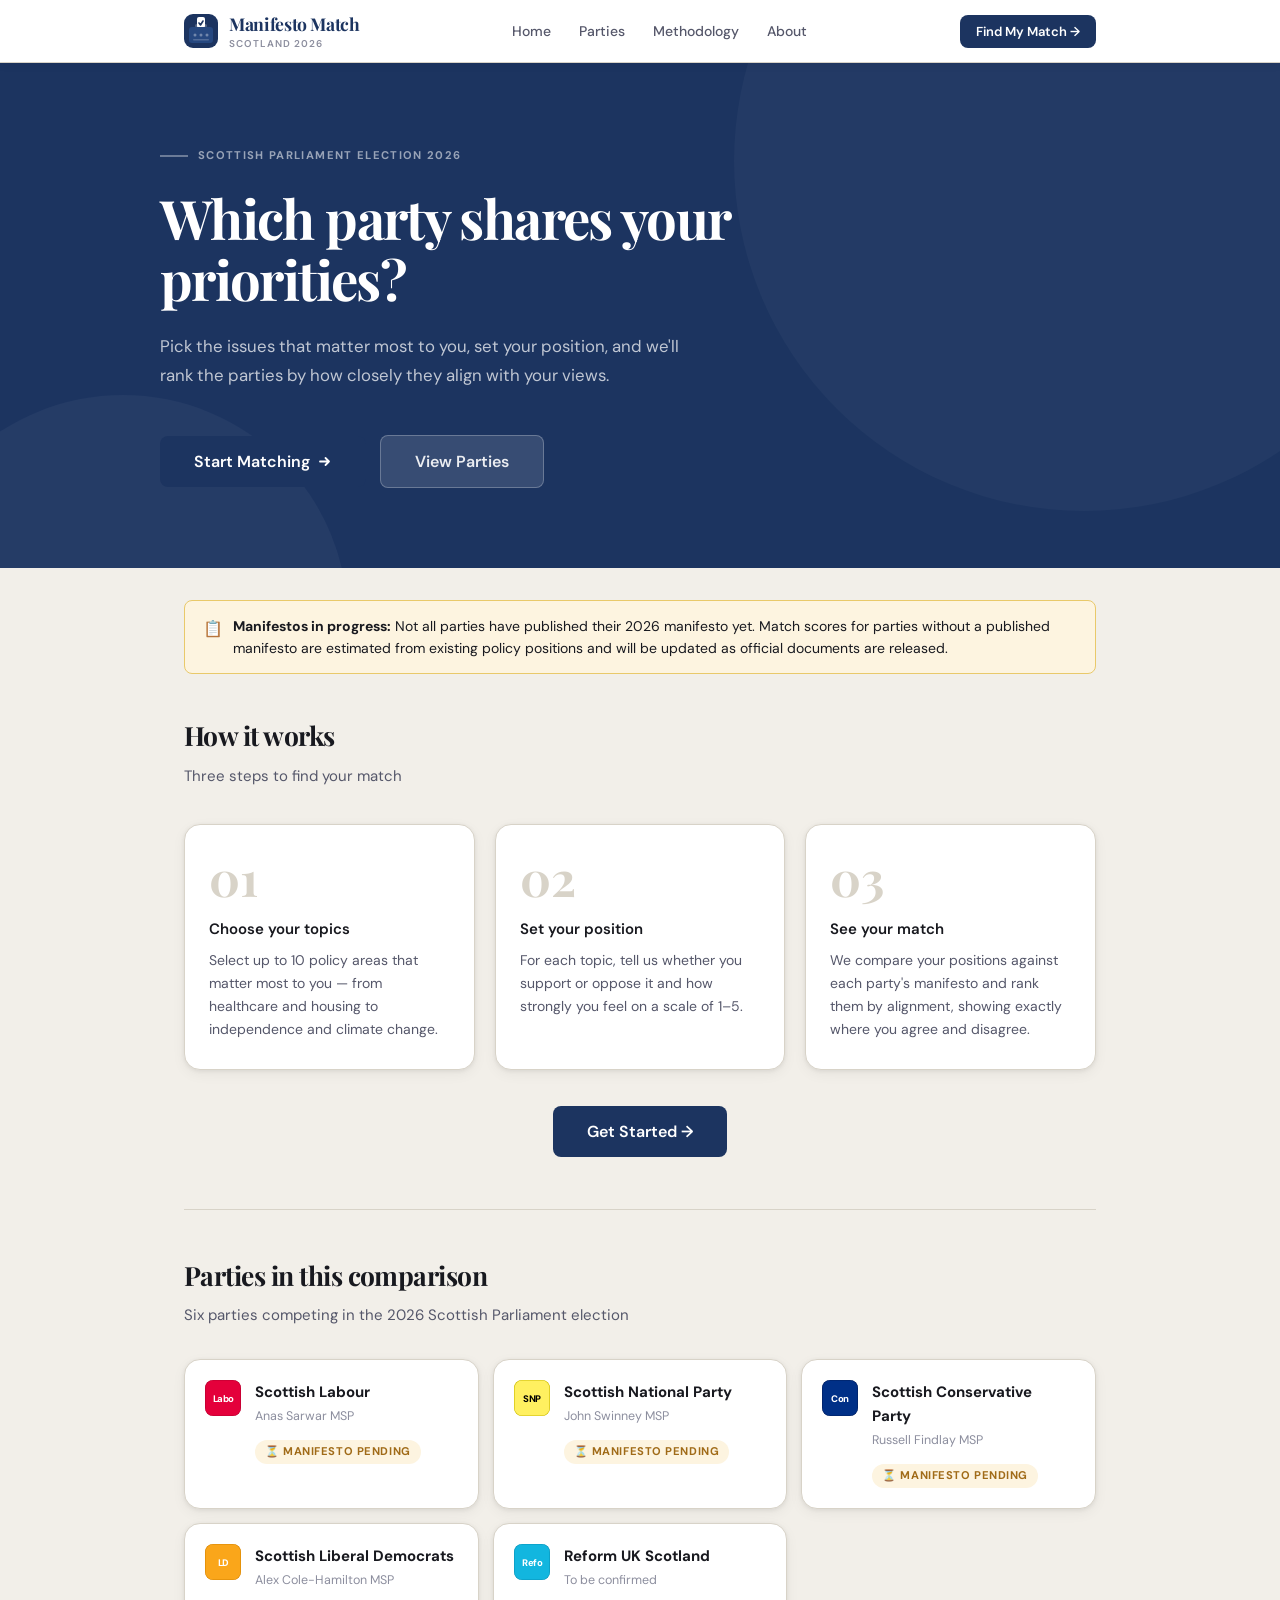
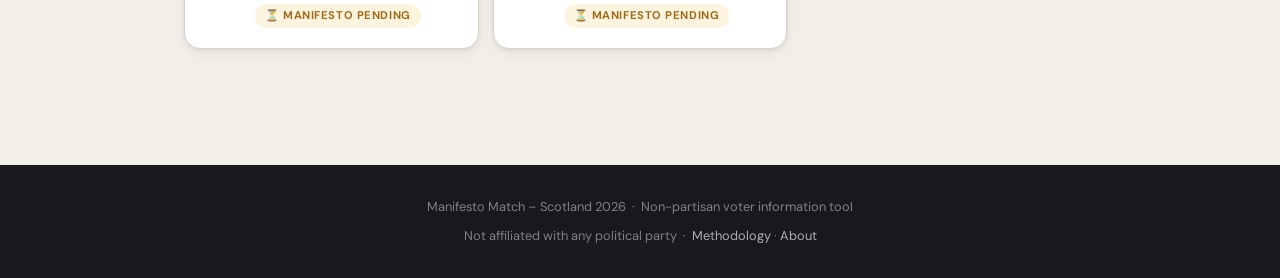
==== index.html @ 7168c150 "Add files via upload" ====
<!DOCTYPE html>
<html lang="en">
<head>
<meta charset="UTF-8">
<meta name="viewport" content="width=device-width, initial-scale=1.0">
<title>Manifesto Match – Scotland 2026</title>
<link rel="preconnect" href="https://fonts.googleapis.com">
<link href="https://fonts.googleapis.com/css2?family=Playfair+Display:ital,wght@0,500;0,700;1,500&family=DM+Sans:wght@300;400;500;600&display=swap" rel="stylesheet">
<style>
/* =====================================================
   MANIFESTO MATCH — Scotland 2026
   Party-neutral civic design system
   ===================================================== */

:root {
  --bg:           #F2EFE9;
  --bg-subtle:    #E9E5DC;
  --surface:      #FFFFFF;
  --surface-2:    #FAFAF7;
  --border:       #D8D3C8;
  --border-light: #EBE7DF;
  --text:         #18191F;
  --text-2:       #55576A;
  --text-muted:   #8C8E9E;

  --accent:       #1C3460;
  --accent-2:     #264880;
  --accent-light: #EAF0FA;
  --accent-text:  #FFFFFF;

  --ok-bg:   #EAF5EE; --ok:   #276B47;
  --warn-bg: #FDF4E0; --warn: #A06B18;
  --err-bg:  #FDE9E8; --err:  #B8302A;

  --font-d: 'Playfair Display', Georgia, serif;
  --font-b: 'DM Sans', system-ui, sans-serif;

  --r:   8px;
  --r2:  16px;
  --sh:  0 1px 4px rgba(0,0,0,.07), 0 4px 14px rgba(0,0,0,.05);
  --sh2: 0 4px 16px rgba(0,0,0,.1),  0 8px 28px rgba(0,0,0,.07);

  --mw: 960px;
}
*, *::before, *::after { box-sizing: border-box; margin: 0; padding: 0; }

body {
  font-family: var(--font-b);
  background: var(--bg);
  color: var(--text);
  line-height: 1.6;
  min-height: 100vh;
}

/* ─── NAV ─────────────────────────────── */
.nav {
  position: sticky; top: 0; z-index: 200;
  background: var(--surface);
  border-bottom: 1px solid var(--border);
  box-shadow: 0 1px 10px rgba(0,0,0,.07);
}
.nav-inner {
  max-width: var(--mw); margin: 0 auto;
  padding: 0 24px; height: 62px;
  display: flex; align-items: center; justify-content: space-between;
}
.nav-brand {
  display: flex; align-items: center; gap: 11px;
  cursor: pointer; user-select: none;
}
.nav-brand-text { font-family: var(--font-d); font-size: 1.1rem; font-weight: 700; color: var(--accent); letter-spacing: -.02em; }
.nav-brand-sub  { font-size: .62rem; font-weight: 600; color: var(--text-muted); letter-spacing: .1em; text-transform: uppercase; display: block; margin-top: -2px; }
.nav-links      { display: flex; gap: 2px; list-style: none; }
.nav-links button {
  background: none; border: none; cursor: pointer;
  font-family: var(--font-b); font-size: .875rem; font-weight: 500;
  color: var(--text-2); padding: 7px 13px; border-radius: 6px;
  transition: all .15s;
}
.nav-links button:hover, .nav-links button.active { color: var(--accent); background: var(--accent-light); }

/* ─── BUTTONS ─────────────────────────── */
.btn {
  display: inline-flex; align-items: center; gap: 7px;
  padding: 12px 26px; border-radius: var(--r);
  font-family: var(--font-b); font-size: .9375rem; font-weight: 600;
  cursor: pointer; border: none; transition: all .2s; text-decoration: none; white-space: nowrap;
}
.btn-primary { background: var(--accent); color: var(--accent-text); }
.btn-primary:hover { background: var(--accent-2); transform: translateY(-1px); box-shadow: 0 4px 18px rgba(28,52,96,.35); }
.btn-ghost   { background: rgba(255,255,255,.12); color: rgba(255,255,255,.9); border: 1.5px solid rgba(255,255,255,.25); }
.btn-ghost:hover { background: rgba(255,255,255,.22); color: #fff; }
.btn-outline { background: transparent; color: var(--accent); border: 1.5px solid var(--accent); }
.btn-outline:hover { background: var(--accent-light); }
.btn-sm { padding: 8px 16px; font-size: .8125rem; }
.btn-lg { padding: 15px 34px; font-size: 1rem; }
.btn:disabled { opacity: .4; cursor: not-allowed; pointer-events: none; }

/* ─── LAYOUT ──────────────────────────── */
.container { max-width: var(--mw); margin: 0 auto; padding: 0 24px; }
.section    { padding: 52px 0; }

.page { display: none; }
.page.active { display: block; animation: fadeUp .3s ease; }
@keyframes fadeUp { from { opacity:0; transform:translateY(10px); } to { opacity:1; transform:translateY(0); } }

/* ─── HERO ────────────────────────────── */
.hero {
  background: var(--accent);
  padding: 84px 24px 80px;
  position: relative; overflow: hidden;
}
.hero::before, .hero::after {
  content: ''; position: absolute; border-radius: 50%; pointer-events: none;
}
.hero::before { width: 700px; height: 700px; top: -50%; right: -12%; background: rgba(255,255,255,.03); }
.hero::after  { width: 450px; height: 450px; bottom: -55%; left: -8%;  background: rgba(255,255,255,.04); }
.hero-inner { max-width: var(--mw); margin: 0 auto; position: relative; z-index: 1; }
.hero-eye {
  font-size: .7rem; font-weight: 700; letter-spacing: .12em; text-transform: uppercase;
  color: rgba(255,255,255,.55); margin-bottom: 22px; display: flex; align-items: center; gap: 10px;
}
.hero-eye::before { content:''; display: inline-block; width: 28px; height: 2px; background: rgba(255,255,255,.35); }
.hero h1 {
  font-family: var(--font-d); font-size: clamp(2rem,5vw,3.4rem); font-weight: 700;
  color: #fff; line-height: 1.13; letter-spacing: -.03em; max-width: 580px; margin-bottom: 22px;
}
.hero-sub { font-size: 1.05rem; color: rgba(255,255,255,.72); max-width: 520px; margin-bottom: 44px; line-height: 1.75; }
.hero-ctas { display: flex; align-items: center; gap: 14px; flex-wrap: wrap; }

/* ─── CARDS ───────────────────────────── */
.card { background: var(--surface); border-radius: var(--r2); border: 1px solid var(--border); box-shadow: var(--sh); }
.card-head { padding: 22px 28px 18px; border-bottom: 1px solid var(--border-light); }
.card-body { padding: 24px 28px; }

/* ─── BADGES ──────────────────────────── */
.badge {
  display: inline-flex; align-items: center; gap: 5px;
  font-size: .7rem; font-weight: 700; letter-spacing: .05em; text-transform: uppercase;
  padding: 3px 10px; border-radius: 99px;
}
.badge-pending   { background: var(--warn-bg); color: var(--warn); }
.badge-published { background: var(--ok-bg);   color: var(--ok);   }

/* ─── INFO BANNERS ────────────────────── */
.banner {
  border-radius: var(--r); padding: 14px 18px;
  font-size: .875rem; display: flex; gap: 10px; align-items: flex-start;
}
.banner-warn { background: var(--warn-bg); border: 1px solid #E9C96A; }
.banner-info { background: var(--accent-light); border: 1px solid #C8D9F3; }
.banner-icon { font-size: 1rem; flex-shrink: 0; margin-top: 1px; }

/* ─── HOW STEPS ───────────────────────── */
.how-grid { display: grid; grid-template-columns: repeat(3,1fr); gap: 20px; margin: 36px 0; }
.how-card { background: var(--surface); border-radius: var(--r2); padding: 28px 24px; border: 1px solid var(--border); box-shadow: var(--sh); }
.how-num  { font-family: var(--font-d); font-size: 3rem; font-weight: 700; color: var(--border); line-height: 1; margin-bottom: 16px; }
.how-card h3 { font-weight: 600; margin-bottom: 8px; font-size: .9375rem; }
.how-card p  { font-size: .875rem; color: var(--text-2); line-height: 1.65; }

/* ─── STEP INDICATOR ─────────────────── */
.stepper { display: flex; margin-bottom: 36px; padding-top: 36px; }
.step-item { flex: 1; text-align: center; position: relative; }
.step-item::after {
  content:''; position: absolute; top: 17px; left: 50%; width: 100%; height: 2px;
  background: var(--border); z-index: 0;
}
.step-item:last-child::after { display: none; }
.step-circle {
  width: 34px; height: 34px; border-radius: 50%;
  display: flex; align-items: center; justify-content: center;
  margin: 0 auto 8px; font-size: .8rem; font-weight: 700;
  position: relative; z-index: 1;
  border: 2px solid var(--border); background: var(--surface); color: var(--text-muted);
  transition: all .3s;
}
.step-item.active .step-circle { background: var(--accent); border-color: var(--accent); color: #fff; }
.step-item.done   .step-circle { background: var(--ok);     border-color: var(--ok);     color: #fff; }
.step-label { font-size: .72rem; font-weight: 500; color: var(--text-muted); }
.step-item.active .step-label { color: var(--accent); font-weight: 600; }

/* ─── SELECTION COUNTER ──────────────── */
.sel-counter {
  display: flex; align-items: center; justify-content: space-between;
  background: var(--surface); border-radius: var(--r); padding: 13px 20px;
  border: 1px solid var(--border); margin-bottom: 20px;
  position: sticky; top: 74px; z-index: 100; box-shadow: var(--sh);
}
.sel-count { font-family: var(--font-d); font-size: 1.3rem; font-weight: 700; color: var(--accent); }

/* ─── PRIORITY GRID ──────────────────── */
.pri-grid { display: grid; grid-template-columns: repeat(auto-fill, minmax(252px,1fr)); gap: 11px; margin-bottom: 28px; }
.pri-card {
  border: 2px solid var(--border-light); border-radius: var(--r);
  padding: 16px; cursor: pointer; transition: all .18s; background: var(--surface);
  position: relative;
}
.pri-card:hover  { border-color: var(--accent); box-shadow: 0 0 0 3px var(--accent-light); }
.pri-card.picked { border-color: var(--accent); background: var(--accent-light); }
.pri-card.picked .pri-icon { background: var(--accent); }
.pri-card.picked .pri-name { color: var(--accent); }
.pri-tick {
  position: absolute; top: 11px; right: 11px;
  width: 20px; height: 20px; border-radius: 50%;
  border: 2px solid var(--border); display: flex; align-items: center; justify-content: center;
  background: var(--surface); transition: all .2s;
}
.pri-card.picked .pri-tick { background: var(--accent); border-color: var(--accent); }
.pri-icon { width: 38px; height: 38px; border-radius: 9px; background: var(--bg-subtle); display: flex; align-items: center; justify-content: center; font-size: 1.2rem; margin-bottom: 9px; transition: background .2s; }
.pri-name { font-weight: 600; font-size: .875rem; margin-bottom: 3px; }
.pri-desc { font-size: .755rem; color: var(--text-2); line-height: 1.4; }

/* ─── POSITION SETTERS ───────────────── */
.pos-row { padding: 20px 0; border-bottom: 1px solid var(--border-light); }
.pos-row:last-child { border-bottom: none; }
.pos-title { font-weight: 600; font-size: .9375rem; margin-bottom: 12px; display: flex; align-items: center; gap: 9px; }
.dir-btns  { display: flex; gap: 8px; margin-bottom: 12px; }
.dir-btn {
  flex: 1; padding: 10px; border-radius: var(--r); border: 2px solid var(--border);
  background: var(--surface); cursor: pointer; font-family: var(--font-b);
  font-size: .8rem; font-weight: 600; text-align: center; transition: all .18s; color: var(--text-2);
}
.dir-btn:hover    { border-color: var(--accent); color: var(--accent); }
.dir-btn.d-sup    { background: var(--ok-bg);   border-color: var(--ok);   color: var(--ok);   }
.dir-btn.d-neut   { background: var(--bg-subtle); border-color: var(--text-muted); color: var(--text-2); }
.dir-btn.d-opp    { background: var(--err-bg);  border-color: var(--err);  color: var(--err);  }
.str-row   { display: flex; align-items: center; gap: 10px; }
.str-label { font-size: .72rem; color: var(--text-muted); white-space: nowrap; }
.str-dots  { display: flex; gap: 5px; }
.str-dot {
  width: 28px; height: 28px; border-radius: 50%;
  border: 2px solid var(--border); background: var(--surface);
  cursor: pointer; font-size: .72rem; font-weight: 700; color: var(--text-muted);
  display: flex; align-items: center; justify-content: center; transition: all .15s;
}
.str-dot:hover  { border-color: var(--accent); color: var(--accent); }
.str-dot.active { background: var(--accent); border-color: var(--accent); color: #fff; }

/* ─── RESULTS ─────────────────────────── */
.res-head { text-align: center; padding: 44px 0 32px; }
.res-card {
  background: var(--surface); border-radius: var(--r2);
  border: 1px solid var(--border); margin-bottom: 14px;
  overflow: hidden; box-shadow: var(--sh); transition: box-shadow .2s;
}
.res-card:hover { box-shadow: var(--sh2); }
.res-card.gold  { border-color: #C9A820; box-shadow: 0 2px 14px rgba(201,168,32,.15); }
.res-top {
  padding: 20px 24px; display: flex; align-items: center; gap: 16px;
}
.res-rank  { font-family: var(--font-d); font-size: 2rem; font-weight: 700; color: var(--text-muted); min-width: 44px; text-align: center; }
.res-card.gold  .res-rank  { color: #C9A820; }
.res-card.silver .res-rank { color: #888; }
.res-card.bronze .res-rank { color: #B8772A; }
.res-party { flex: 1; }
.res-name  { font-weight: 700; font-size: 1rem; display: flex; align-items: center; gap: 8px; flex-wrap: wrap; }
.res-lead  { font-size: .78rem; color: var(--text-muted); margin-top: 2px; }
.res-score-box { text-align: right; }
.res-score { font-family: var(--font-d); font-size: 2.1rem; font-weight: 700; color: var(--accent); line-height: 1; }
.res-score-lbl { font-size: .68rem; text-transform: uppercase; letter-spacing: .07em; color: var(--text-muted); }
.res-bar  { height: 5px; background: var(--bg-subtle); }
.res-fill { height: 100%; background: var(--accent); transition: width .9s cubic-bezier(.4,0,.2,1); }
.res-card.gold .res-fill { background: linear-gradient(90deg, #1C3460, #2E5BAA); }
.expand-btn {
  background: none; border: none; border-top: 1px solid var(--border-light);
  font-family: var(--font-b); font-size: .8125rem; font-weight: 600;
  color: var(--accent); cursor: pointer; padding: 11px 24px;
  display: block; width: 100%; text-align: left; transition: background .15s;
}
.expand-btn:hover { background: var(--accent-light); }
.res-detail { padding: 16px 24px 22px; border-top: 1px solid var(--border-light); display: none; }
.res-detail.open { display: block; }
.detail-section-title { font-size: .72rem; font-weight: 800; text-transform: uppercase; letter-spacing: .08em; margin-bottom: 10px; }
.detail-row { display: flex; align-items: center; gap: 10px; font-size: .875rem; margin-bottom: 7px; }
.detail-row .dr-name { flex: 1; font-weight: 500; }
.detail-row .dr-meta { font-size: .72rem; color: var(--text-muted); }

/* ─── PARTY TABLE ─────────────────────── */
.pty-table { width: 100%; border-collapse: collapse; background: var(--surface); border-radius: var(--r2); overflow: hidden; box-shadow: var(--sh); border: 1px solid var(--border); }
.pty-table th { padding: 13px 20px; text-align: left; font-size: .7rem; font-weight: 800; text-transform: uppercase; letter-spacing: .08em; color: var(--text-muted); background: var(--surface-2); border-bottom: 1px solid var(--border); }
.pty-table td { padding: 15px 20px; border-bottom: 1px solid var(--border-light); font-size: .875rem; vertical-align: middle; }
.pty-table tr:last-child td { border-bottom: none; }
.pty-table tbody tr:hover td { background: var(--bg-subtle); }

/* ─── METHODOLOGY ─────────────────────── */
.meth-card { background: var(--surface); border-radius: var(--r2); padding: 28px; border: 1px solid var(--border); margin-bottom: 14px; }
.meth-card h3 { font-family: var(--font-d); font-size: 1.1rem; margin-bottom: 10px; }
.meth-card p  { font-size: .9rem; color: var(--text-2); line-height: 1.75; }
.formula {
  font-family: 'Courier New', monospace; background: var(--bg-subtle);
  border: 1px solid var(--border); border-radius: var(--r);
  padding: 16px 20px; font-size: .85rem; margin: 13px 0; line-height: 2.1;
  white-space: pre-wrap;
}

/* ─── SECTION HEADER ─────────────────── */
.sh   { font-family: var(--font-d); font-size: 1.65rem; font-weight: 700; letter-spacing: -.02em; margin-bottom: 7px; }
.sh-s { font-size: .9375rem; color: var(--text-2); margin-bottom: 32px; }

/* ─── FOOTER ──────────────────────────── */
footer { background: var(--text); color: rgba(255,255,255,.45); padding: 32px 24px; margin-top: 64px; font-size: .8rem; text-align: center; }
footer button { background: none; border: none; color: rgba(255,255,255,.65); cursor: pointer; font-family: var(--font-b); font-size: .8rem; }
footer button:hover { color: #fff; }

/* ─── UTIL ────────────────────────────── */
.tc  { text-align: center; }
.mt4 { margin-top: 16px; }
.mt8 { margin-top: 32px; }
.mb4 { margin-bottom: 16px; }
.mb8 { margin-bottom: 32px; }

@media (max-width: 640px) {
  .how-grid { grid-template-columns: 1fr; }
  .pri-grid  { grid-template-columns: 1fr 1fr; }
  .nav-links, .btn-ghost { display: none; }
  .hero h1   { font-size: 1.8rem; }
  .res-score { font-size: 1.6rem; }
}
</style>
</head>
<body>

<!-- ════════════════ NAV ════════════════ -->
<nav class="nav">
  <div class="nav-inner">
    <div class="nav-brand" onclick="goPage('home')">
      <!-- Site Logo -->
      <svg width="34" height="34" viewBox="0 0 34 34" fill="none" xmlns="http://www.w3.org/2000/svg">
        <rect width="34" height="34" rx="9" fill="#1C3460"/>
        <!-- Ballot slot -->
        <rect x="11" y="10" width="12" height="3.5" rx="1.75" fill="rgba(255,255,255,.25)"/>
        <!-- Paper -->
        <rect x="13" y="3" width="8" height="11" rx="2" fill="#FFFFFF"/>
        <!-- Checkmark on paper -->
        <path d="M15 9L16.5 11L19 7" stroke="#1C3460" stroke-width="1.6" stroke-linecap="round" stroke-linejoin="round"/>
        <!-- Box base -->
        <rect x="5" y="13" width="24" height="16" rx="3" fill="#264880"/>
        <!-- Three dots on box suggesting balance -->
        <circle cx="11" cy="21" r="1.5" fill="rgba(255,255,255,.35)"/>
        <circle cx="17" cy="21" r="1.5" fill="rgba(255,255,255,.35)"/>
        <circle cx="23" cy="21" r="1.5" fill="rgba(255,255,255,.35)"/>
        <!-- Scotland-ish detail: subtle horizontal line -->
        <rect x="9" y="25" width="16" height="1.5" rx=".75" fill="rgba(255,255,255,.2)"/>
      </svg>
      <div>
        <span class="nav-brand-text">Manifesto Match</span>
        <span class="nav-brand-sub">Scotland 2026</span>
      </div>
    </div>
    <ul class="nav-links">
      <li><button onclick="goPage('home')"         id="nl-home">Home</button></li>
      <li><button onclick="goPage('parties')"      id="nl-parties">Parties</button></li>
      <li><button onclick="goPage('methodology')"  id="nl-methodology">Methodology</button></li>
      <li><button onclick="goPage('about')"        id="nl-about">About</button></li>
    </ul>
    <button class="btn btn-primary btn-sm" onclick="goPage('priorities')">Find My Match →</button>
  </div>
</nav>

<!-- ════════════════ HOME ════════════════ -->
<div id="page-home" class="page active">

  <div class="hero">
    <div class="hero-inner">
      <div class="hero-eye">Scottish Parliament Election 2026</div>
      <h1>Which party shares your priorities?</h1>
      <p class="hero-sub">Pick the issues that matter most to you, set your position, and we'll rank the parties by how closely they align with your views.</p>
      <div class="hero-ctas">
        <button class="btn btn-primary btn-lg" onclick="goPage('priorities')">
          Start Matching
          <svg width="15" height="15" viewBox="0 0 15 15" fill="none"><path d="M3 7.5H12M12 7.5L8.5 4M12 7.5L8.5 11" stroke="currentColor" stroke-width="1.8" stroke-linecap="round" stroke-linejoin="round"/></svg>
        </button>
        <button class="btn btn-ghost btn-lg" onclick="goPage('parties')">View Parties</button>
      </div>
    </div>
  </div>

  <div class="container">

    <div style="margin-top:32px" class="mb8">
      <div class="banner banner-warn">
        <span class="banner-icon">📋</span>
        <div><strong>Manifestos in progress:</strong> Not all parties have published their 2026 manifesto yet. Match scores for parties without a published manifesto are estimated from existing policy positions and will be updated as official documents are released.</div>
      </div>
    </div>

    <div class="section" style="padding-top:8px">
      <div class="sh">How it works</div>
      <div class="sh-s">Three steps to find your match</div>
      <div class="how-grid">
        <div class="how-card"><div class="how-num">01</div><h3>Choose your topics</h3><p>Select up to 10 policy areas that matter most to you — from healthcare and housing to independence and climate change.</p></div>
        <div class="how-card"><div class="how-num">02</div><h3>Set your position</h3><p>For each topic, tell us whether you support or oppose it and how strongly you feel on a scale of 1–5.</p></div>
        <div class="how-card"><div class="how-num">03</div><h3>See your match</h3><p>We compare your positions against each party's manifesto and rank them by alignment, showing exactly where you agree and disagree.</p></div>
      </div>
      <div class="tc"><button class="btn btn-primary btn-lg" onclick="goPage('priorities')">Get Started →</button></div>
    </div>

    <div class="section" style="border-top:1px solid var(--border); padding-top:44px">
      <div class="sh">Parties in this comparison</div>
      <div class="sh-s">Six parties competing in the 2026 Scottish Parliament election</div>
      <div id="home-party-grid" style="display:grid;grid-template-columns:repeat(auto-fill,minmax(280px,1fr));gap:14px;"></div>
    </div>

  </div>
</div>

<!-- ════════════════ PRIORITIES ════════════════ -->
<div id="page-priorities" class="page">
  <div class="container">
    <div style="padding:32px 0 0">
      <div class="sh">Find Your Match</div>
      <p class="sh-s">Choose the issues you care about, then tell us where you stand.</p>
    </div>

    <div class="stepper">
      <div class="step-item active" id="si-1"><div class="step-circle">1</div><div class="step-label">Choose Topics</div></div>
      <div class="step-item"        id="si-2"><div class="step-circle">2</div><div class="step-label">Set Positions</div></div>
      <div class="step-item"        id="si-3"><div class="step-circle">3</div><div class="step-label">View Results</div></div>
    </div>

    <!-- STEP 1 -->
    <div id="step-1">
      <div class="sel-counter">
        <div>
          <span class="sel-count" id="cnt">0</span>
          <span style="color:var(--text-2);font-size:.875rem"> / 10 topics selected</span>
        </div>
        <button class="btn btn-primary" id="btn-next" onclick="toStep2()" disabled>Set Positions →</button>
      </div>
      <div class="pri-grid" id="pri-grid"></div>
    </div>

    <!-- STEP 2 -->
    <div id="step-2" style="display:none">
      <div class="mb4">
        <button onclick="toStep1()" style="background:none;border:none;font-family:var(--font-b);font-size:.875rem;color:var(--accent);cursor:pointer;font-weight:600">← Back to topic selection</button>
      </div>
      <div class="card">
        <div class="card-head">
          <div style="font-family:var(--font-d);font-size:1.1rem;font-weight:600">Your Position on Each Topic</div>
          <p style="font-size:.875rem;color:var(--text-2);margin-top:4px">Set a direction and strength for each topic. This is how we weight your priorities in the matching calculation.</p>
        </div>
        <div class="card-body" id="pos-container"></div>
      </div>
      <div style="margin-top:22px;text-align:right">
        <button class="btn btn-primary btn-lg" onclick="calcResults()">Calculate My Match →</button>
      </div>
    </div>
  </div>
</div>

<!-- ════════════════ RESULTS ════════════════ -->
<div id="page-results" class="page">
  <div class="container">
    <div class="res-head">
      <div class="sh">Your Manifesto Match</div>
      <p style="color:var(--text-2)">Based on your selected topics and positions</p>
    </div>
    <div id="results-wrap"></div>
    <div class="tc" style="margin:48px 0 32px">
      <button class="btn btn-outline" onclick="goPage('priorities')">← Adjust My Priorities</button>
    </div>
  </div>
</div>

<!-- ════════════════ PARTIES ════════════════ -->
<div id="page-parties" class="page">
  <div class="container">
    <div class="section">
      <div class="sh">Parties &amp; Manifestos</div>
      <div class="sh-s">Overview of parties in the 2026 Scottish Parliament election</div>
      <div class="banner banner-warn mb8">
        <span class="banner-icon">📋</span>
        <div>Manifesto data is updated as official documents are published. Estimated positions are based on existing public policy commitments and are clearly marked.</div>
      </div>
      <div style="overflow-x:auto"><table class="pty-table" id="pty-tbl"></table></div>
    </div>
  </div>
</div>

<!-- ════════════════ METHODOLOGY ════════════════ -->
<div id="page-methodology" class="page">
  <div class="container">
    <div class="section">
      <div class="sh">How We Calculate Your Match</div>
      <div class="sh-s">A transparent account of our scoring formula</div>

      <div class="meth-card">
        <h3>1 — You select topics and set your positions</h3>
        <p>Choose up to 10 policy areas. For each, you pick a <strong>direction</strong> (Support / Neutral / Oppose) and a <strong>strength</strong> from 1 (slight) to 5 (extremely strong). Neutral direction contributes zero to your score — this lets you include topics you're undecided on without skewing results.</p>
        <div class="formula">USS  = User Strength (1–5)
User direction → Sign:  Support = +1,  Neutral = 0,  Oppose = −1</div>
      </div>

      <div class="meth-card">
        <h3>2 — Party positions are scored</h3>
        <p>Each party's manifesto position on every topic is rated on a scale of 1–5, where <strong>5 = strongly supports</strong>, <strong>3 = neutral / no clear position</strong>, and <strong>1 = strongly opposes</strong>. Scores are derived from official manifesto text; parties without a published manifesto are estimated from existing policy positions and are marked clearly.</p>
        <div class="formula">PS  = Party Score (1–5)
  5 = Strongly champions    4 = Supportive
  3 = Neutral               2 = Mild opposition
  1 = Strongly opposes</div>
      </div>

      <div class="meth-card">
        <h3>3 — Match contribution calculated per topic</h3>
        <p>For each topic, we calculate how well your position aligns with the party's position. The formula uses the effective party position (PS − 3), so a party that strongly supports an issue (+2) and a user who supports it multiply to give a large positive contribution; a mismatch gives a negative contribution.</p>
        <div class="formula">MC  (Match Contribution) = USS × (PS − 3) × UserSign

Example: You strongly support NHS funding (USS=5, Sign=+1)
Party A scores 5 on NHS: MC = 5 × (5−3) × 1  =  +10  ✓ strong match
Party B scores 1 on NHS: MC = 5 × (1−3) × 1  =  −10  ✗ mismatch</div>
      </div>

      <div class="meth-card">
        <h3>4 — Scores normalised to 0–100</h3>
        <p>Raw Party Match Scores (PMS = sum of all MC values) can be negative. We normalise across all parties so the best match scores 100 and the worst scores 0, giving you a clear relative ranking.</p>
        <div class="formula">PMS          = Σ MC  (sum across all selected topics)
Normalised   = (PMS − min) ÷ (max − min) × 100</div>
      </div>

      <div class="meth-card">
        <h3>Limitations &amp; transparency</h3>
        <p>Party scores are derived from manifesto text and involve judgement calls. Parties without a published 2026 manifesto are estimated from existing positions — this is flagged on every result. This tool is non-partisan; all parties are scored using the same methodology. It is for informational purposes only and does not constitute voting advice.</p>
      </div>
    </div>
  </div>
</div>

<!-- ════════════════ ABOUT ════════════════ -->
<div id="page-about" class="page">
  <div class="container">
    <div class="section">
      <div class="sh">About Manifesto Match</div>
      <div class="sh-s">A non-partisan tool for Scottish voters</div>
      <div class="card">
        <div class="card-body" style="max-width:660px">
          <p style="font-size:.9375rem;line-height:1.85;color:var(--text-2);margin-bottom:18px">
            Manifesto Match is an independent, non-partisan tool helping Scottish voters understand which parties best reflect their own policy priorities ahead of the 2026 Scottish Parliament election.
          </p>
          <p style="font-size:.9375rem;line-height:1.85;color:var(--text-2);margin-bottom:18px">
            We do not endorse any political party. Our scoring methodology is fully transparent — you can read the complete explanation on the <button onclick="goPage('methodology')" style="background:none;border:none;color:var(--accent);cursor:pointer;font-family:var(--font-b);font-size:.9375rem;font-weight:600;padding:0">Methodology page</button>.
          </p>
          <p style="font-size:.9375rem;line-height:1.85;color:var(--text-2)">
            Party data is updated as official manifestos are published ahead of the May 2026 election. All estimated positions are clearly labelled.
          </p>
        </div>
      </div>
    </div>
  </div>
</div>

<!-- ════════════════ FOOTER ════════════════ -->
<footer>
  <p>Manifesto Match – Scotland 2026 &nbsp;·&nbsp; Non-partisan voter information tool</p>
  <p style="margin-top:8px">Not affiliated with any political party &nbsp;·&nbsp; <button onclick="goPage('methodology')">Methodology</button> · <button onclick="goPage('about')">About</button></p>
</footer>

<script>
/* ══════════════════════════════════════════════════════════════════
   MANIFESTO MATCH — DATA & APPLICATION LOGIC
   ══════════════════════════════════════════════════════════════════

   ┌─ HOW TO UPDATE WHEN A MANIFESTO IS PUBLISHED ─────────────────
   │  1. Find the party in PARTIES below
   │  2. Set  manifestoStatus: 'published'
   │  3. Set  manifestoUrl: 'https://...'
   │  4. Set  estimated: false
   │  5. Update that party's scores in TOPICS below
   └───────────────────────────────────────────────────────────────

   PARTY SCORE SCALE (PS) — used in TOPICS
     5 = Strongly champions / central manifesto commitment
     4 = Supportive, part of programme
     3 = Neutral / no clear position
     2 = Mild opposition
     1 = Strongly opposed
   ══════════════════════════════════════════════════════════════════ */

// ── PARTY DATA ─────────────────────────────────────────────────────
// estimated: true  → scores are pre-manifesto estimates (shown to user)
// estimated: false → scores from official published manifesto

const PARTIES = [
  {
    id: 'lab', name: 'Scottish Labour', short: 'Labour',
    leader: 'Anas Sarwar MSP',
    web: 'https://www.scottishlabour.org.uk',
    manifestoStatus: 'pending',   // ← CHANGE TO 'published' WHEN READY
    manifestoUrl: null,           // ← ADD URL WHEN PUBLISHED
    estimated: true,
    c: { bg: '#E4003B', fg: '#FFFFFF', bd: '#B80030' }
  },
  {
    id: 'snp', name: 'Scottish National Party', short: 'SNP',
    leader: 'John Swinney MSP',
    web: 'https://www.snp.org',
    manifestoStatus: 'pending',
    manifestoUrl: null,
    estimated: true,
    c: { bg: '#FFF060', fg: '#000000', bd: '#CCBB00' }
  },
  {
    id: 'con', name: 'Scottish Conservative Party', short: 'Con',
    leader: 'Russell Findlay MSP',
    web: 'https://www.scottishconservatives.com',
    manifestoStatus: 'pending',
    manifestoUrl: null,
    estimated: true,
    c: { bg: '#003087', fg: '#FFFFFF', bd: '#001E5E' }
  },
  {
    id: 'ld',  name: 'Scottish Liberal Democrats', short: 'LD',
    leader: 'Alex Cole-Hamilton MSP',
    web: 'https://www.scotlibdems.org.uk',
    manifestoStatus: 'pending',
    manifestoUrl: null,
    estimated: true,
    c: { bg: '#FAA61A', fg: '#FFFFFF', bd: '#D88500' }
  },
  {
    id: 'ref', name: 'Reform UK Scotland', short: 'Reform',
    leader: 'To be confirmed',
    web: 'https://www.reformparty.uk',
    manifestoStatus: 'pending',
    manifestoUrl: null,
    estimated: true,
    c: { bg: '#12B6DF', fg: '#FFFFFF', bd: '#0994BA' }
  }
];

// ── TOPIC DATA ─────────────────────────────────────────────────────
// scores: { partyId: PS (1–5), … }
// UPDATE each party's score when their manifesto is published

const TOPICS = [
  {
    id: 'independence', name: 'Scottish Independence', icon: '🏴󠁧󠁢󠁳󠁣󠁴󠁿',
    desc: 'Scotland becoming an independent country',
    // NOTE: Positions on independence are well-established across all parties
    scores: { lab:1, snp:5, con:1, ld:2, ref:1 }
  },
  {
    id: 'nhs', name: 'NHS & Healthcare', icon: '🏥',
    desc: 'NHS investment, waiting times, mental health services',
    scores: { lab:5, snp:4, con:3, ld:4, ref:3 }
  },
  {
    id: 'education', name: 'Education', icon: '🎓',
    desc: 'Schools, free university tuition, curriculum reform',
    scores: { lab:4, snp:4, con:3, ld:4, ref:2 }
  },
  {
    id: 'climate', name: 'Climate & Environment', icon: '🌍',
    desc: 'Net zero targets, renewables, environmental protection',
    scores: { lab:4, snp:4, con:2, ld:4, ref:1 }
  },
  {
    id: 'economy', name: 'Economy & Jobs', icon: '💼',
    desc: 'Growth, employment, business support, wages',
    scores: { lab:4, snp:3, con:4, ld:3, ref:4 }
  },
  {
    id: 'housing', name: 'Housing & Homelessness', icon: '🏠',
    desc: 'Affordable housing, rent controls, social housing',
    scores: { lab:4, snp:3, con:2, ld:3, ref:2 }
  },
  {
    id: 'costliving', name: 'Cost of Living', icon: '🛒',
    desc: 'Household bills, benefits, tackling rising prices',
    scores: { lab:5, snp:3, con:3, ld:4, ref:3 }
  },
  {
    id: 'transport', name: 'Public Transport', icon: '🚆',
    desc: 'Rail, buses, active travel, rural connectivity',
    scores: { lab:4, snp:3, con:2, ld:4, ref:2 }
  },
  {
    id: 'socialcare', name: 'Social Care', icon: '👴',
    desc: 'Elderly care, disability support, carers, free personal care',
    scores: { lab:5, snp:4, con:3, ld:4, ref:2 }
  },
  {
    id: 'drugs', name: 'Drug Policy Reform', icon: '💊',
    desc: 'Tackling drug deaths, treatment services, harm reduction',
    scores: { lab:4, snp:4, con:2, ld:4, ref:1 }
  },
  {
    id: 'landreform', name: 'Land Reform', icon: '🌾',
    desc: 'Community land ownership, diversifying land ownership',
    scores: { lab:4, snp:3, con:2, ld:3, ref:1 }
  },
  {
    id: 'policing', name: 'Policing & Justice', icon: '⚖️',
    desc: 'Police Scotland, criminal justice, community safety',
    scores: { lab:4, snp:3, con:4, ld:3, ref:5 }
  },
  {
    id: 'energy', name: 'Energy Policy', icon: '⚡',
    desc: 'Renewables, oil & gas transition, energy costs',
    scores: { lab:3, snp:4, con:4, ld:4, ref:2 }
  },
  {
    id: 'equality', name: 'Equality & Rights', icon: '🏳️‍🌈',
    desc: 'LGBTQ+ rights, gender equality, disability rights',
    scores: { lab:4, snp:4, con:2, ld:4, ref:1 }
  },
  {
    id: 'rural', name: 'Rural Affairs & Farming', icon: '🐄',
    desc: 'Agricultural support, rural communities, fishing',
    scores: { lab:3, snp:3, con:4, ld:3, ref:3 }
  },
  {
    id: 'immigration', name: 'Immigration & Borders', icon: '🛂',
    desc: 'Immigration policy, asylum seekers, border control',
    scores: { lab:3, snp:4, con:2, ld:3, ref:1 }
  },
  {
    id: 'tax', name: 'Tax & Public Spending', icon: '💰',
    desc: 'Income tax rates, council tax, public spending levels',
    scores: { lab:4, snp:3, con:2, ld:3, ref:1 }
  }
];

// ── APP STATE ──────────────────────────────────────────────────────
const sel     = new Set();
const userPos = {}; // { topicId: { dir:'support'|'neutral'|'oppose', str:1-5 } }

// Initialise defaults
TOPICS.forEach(t => { userPos[t.id] = { dir:'support', str:3 }; });

// ── HELPERS ────────────────────────────────────────────────────────
const byId   = id => document.getElementById(id);
const party  = id => PARTIES.find(p => p.id === id);
const topic  = id => TOPICS.find(t => t.id === id);
const strLbl = n  => ['','Slightly','Somewhat','Moderately','Very','Extremely'][n] || '';

function logo(partyId, sm) {
  const p = party(partyId); if (!p) return '';
  const sz = sm ? 28 : 36, r = sm ? 6 : 8, fs = sm ? 8 : 9.5;
  return `<svg width="${sz}" height="${sz}" viewBox="0 0 ${sz} ${sz}" xmlns="http://www.w3.org/2000/svg" style="flex-shrink:0;border-radius:${r}px;display:inline-block">
    <rect width="${sz}" height="${sz}" rx="${r}" fill="${p.c.bg}" stroke="${p.c.bd}" stroke-width="1.2"/>
    <text x="50%" y="54%" text-anchor="middle" dominant-baseline="middle"
      font-family="'DM Sans',system-ui,sans-serif" font-weight="800" font-size="${fs}"
      fill="${p.c.fg}" letter-spacing="-0.5">${p.short.length > 4 ? p.short.slice(0,4) : p.short}</text>
  </svg>`;
}

// ── PAGE ROUTING ───────────────────────────────────────────────────
function goPage(id) {
  document.querySelectorAll('.page').forEach(p => p.classList.remove('active'));
  byId('page-' + id).classList.add('active');
  document.querySelectorAll('.nav-links button').forEach(b => b.classList.remove('active'));
  const nl = byId('nl-' + id); if (nl) nl.classList.add('active');
  window.scrollTo(0, 0);
}

// ── STEP 1 — PICK TOPICS ───────────────────────────────────────────
function renderGrid() {
  byId('pri-grid').innerHTML = TOPICS.map(t => `
    <div class="pri-card ${sel.has(t.id) ? 'picked' : ''}" onclick="toggleTopic('${t.id}')">
      <div class="pri-tick">
        ${sel.has(t.id) ? `<svg width="11" height="11" viewBox="0 0 11 11" fill="none">
          <path d="M2 5.5L4.5 8L9 3" stroke="white" stroke-width="1.8" stroke-linecap="round" stroke-linejoin="round"/>
        </svg>` : ''}
      </div>
      <div class="pri-icon">${t.icon}</div>
      <div class="pri-name">${t.name}</div>
      <div class="pri-desc">${t.desc}</div>
    </div>
  `).join('');
  byId('cnt').textContent = sel.size;
  const btn = byId('btn-next');
  btn.disabled = sel.size === 0;
}

function toggleTopic(id) {
  if (sel.has(id)) { sel.delete(id); }
  else {
    if (sel.size >= 10) { alert('You can select up to 10 topics. Deselect one to add another.'); return; }
    sel.add(id);
  }
  renderGrid();
}

function toStep1() {
  byId('step-1').style.display = '';
  byId('step-2').style.display = 'none';
  byId('si-1').className = 'step-item active';
  byId('si-2').className = 'step-item';
}

function toStep2() {
  if (!sel.size) return;
  byId('step-1').style.display = 'none';
  byId('step-2').style.display = '';
  byId('si-1').className = 'step-item done';
  byId('si-2').className = 'step-item active';
  renderPos(); window.scrollTo(0,0);
}

// ── STEP 2 — SET POSITIONS ─────────────────────────────────────────
function renderPos() {
  byId('pos-container').innerHTML = [...sel].map(id => {
    const t = topic(id);
    const p = userPos[id];
    return `
      <div class="pos-row">
        <div class="pos-title"><span>${t.icon}</span> ${t.name}</div>
        <div class="dir-btns">
          <button class="dir-btn ${p.dir==='support' ? 'd-sup' : ''}"  onclick="setDir('${id}','support')">✓ Support</button>
          <button class="dir-btn ${p.dir==='neutral' ? 'd-neut' : ''}" onclick="setDir('${id}','neutral')">— Neutral</button>
          <button class="dir-btn ${p.dir==='oppose'  ? 'd-opp'  : ''}" onclick="setDir('${id}','oppose')">✗ Oppose</button>
        </div>
        <div class="str-row">
          <span class="str-label">Strength:</span>
          <div class="str-dots">
            ${[1,2,3,4,5].map(n => `<div class="str-dot ${p.str >= n ? 'active' : ''}" onclick="setStr('${id}',${n})">${n}</div>`).join('')}
          </div>
          <span class="str-label">&nbsp;${strLbl(p.str)}</span>
        </div>
      </div>`;
  }).join('');
}

function setDir(id, dir) { userPos[id].dir = dir; renderPos(); }
function setStr(id, n)   { userPos[id].str = n;   renderPos(); }

// ── SCORING ENGINE ─────────────────────────────────────────────────
//   MC = USS × (PS − 3) × userSign
//   where userSign: support=+1, neutral=0, oppose=−1
//   (PS−3) maps 1-5 to -2..+2; party strong opposition gives large negative MC to supporters

function calcResults() {
  const ids = [...sel];
  if (!ids.every(id => userPos[id] && userPos[id].dir)) {
    alert('Please set a direction for all topics.'); return;
  }

  const raw = PARTIES.map(pt => {
    let pms = 0;
    const contribs = ids.map(tid => {
      const tp  = topic(tid);
      const ps  = tp.scores[pt.id] ?? 3;
      const {dir, str: uss} = userPos[tid];
      const usign = dir==='support' ? 1 : dir==='oppose' ? -1 : 0;
      const mc  = uss * (ps - 3) * usign;
      pms += mc;
      return { tid, mc, ps, uss, dir };
    });
    return { pt, pms, contribs };
  });

  // Normalise 0-100
  const pmsList = raw.map(r => r.pms);
  const mx = Math.max(...pmsList), mn = Math.min(...pmsList);
  const rng = mx - mn;
  raw.forEach(r => { r.norm = rng <= 0 ? 50 : Math.round((r.pms - mn) / rng * 100); });
  raw.sort((a,b) => b.norm - a.norm);

  renderResults(raw);
  goPage('results');
  byId('si-2').className = 'step-item done';
  byId('si-3').className = 'step-item active';
}

// ── RENDER RESULTS ─────────────────────────────────────────────────
function renderResults(results) {
  const medals = ['🥇','🥈','🥉'];
  const rankCls = ['gold','silver','bronze','','',''];

  byId('results-wrap').innerHTML = results.map((r, i) => {
    const {pt, norm, contribs} = r;
    const rank = i + 1;

    const pos = contribs.filter(c => c.mc > 0).sort((a,b) => b.mc - a.mc).slice(0,3);
    const neg = contribs.filter(c => c.mc < 0).sort((a,b) => a.mc - b.mc).slice(0,3);

    const estBadge = pt.estimated
      ? `<span style="font-size:.64rem;font-weight:600;background:var(--warn-bg);color:var(--warn);padding:2px 7px;border-radius:99px;vertical-align:middle;margin-left:6px">Estimated</span>`
      : '';

    return `
      <div class="res-card ${rankCls[i] || ''}">
        <div class="res-top">
          <div class="res-rank">${rank <= 3 ? medals[i] : rank}</div>
          <div style="display:flex;align-items:center;gap:11px;flex:1">
            ${logo(pt.id)}
            <div class="res-party">
              <div class="res-name">${pt.name}${estBadge}</div>
              <div class="res-lead">${pt.leader}</div>
            </div>
          </div>
          <div class="res-score-box">
            <div class="res-score">${norm}%</div>
            <div class="res-score-lbl">Match</div>
          </div>
        </div>

        <div class="res-bar">
          <div class="res-fill" style="width:0%" data-w="${norm}"></div>
        </div>

        <button class="expand-btn" onclick="toggleDetail('${pt.id}')">▸ Show breakdown</button>

        <div class="res-detail" id="det-${pt.id}">
          ${pos.length ? `
            <div style="margin-bottom:16px">
              <div class="detail-section-title" style="color:var(--ok)">✓ Top alignments</div>
              ${pos.map(c => { const t = topic(c.tid); return `
                <div class="detail-row">
                  <span>${t.icon}</span>
                  <span class="dr-name">${t.name}</span>
                  <span class="dr-meta">You: ${c.dir} (${c.uss}/5) · Party: ${c.ps}/5</span>
                </div>`; }).join('')}
            </div>
          ` : ''}
          ${neg.length ? `
            <div style="margin-bottom:16px">
              <div class="detail-section-title" style="color:var(--err)">✗ Key mismatches</div>
              ${neg.map(c => { const t = topic(c.tid); return `
                <div class="detail-row">
                  <span>${t.icon}</span>
                  <span class="dr-name">${t.name}</span>
                  <span class="dr-meta">You: ${c.dir} (${c.uss}/5) · Party: ${c.ps}/5</span>
                </div>`; }).join('')}
            </div>
          ` : ''}
          ${pt.estimated ? `
            <div class="banner banner-warn" style="margin-top:10px">
              <span class="banner-icon">⚠️</span>
              <span>This party's 2026 manifesto has not yet been published. Scores are estimated from existing policy positions.</span>
            </div>` : ''}
          <div style="margin-top:14px;display:flex;gap:12px;flex-wrap:wrap">
            <a href="${pt.web}" target="_blank" rel="noopener" style="font-size:.8125rem;color:var(--accent);font-weight:600">Visit ${pt.short} website →</a>
            ${pt.manifestoUrl ? `<a href="${pt.manifestoUrl}" target="_blank" rel="noopener" style="font-size:.8125rem;color:var(--accent);font-weight:600">Read Manifesto →</a>` : ''}
          </div>
        </div>
      </div>`;
  }).join('');

  // Animate bars after paint
  requestAnimationFrame(() => {
    requestAnimationFrame(() => {
      document.querySelectorAll('.res-fill[data-w]').forEach(el => {
        el.style.width = el.dataset.w + '%';
      });
    });
  });
}

function toggleDetail(id) {
  const d = byId('det-'+id);
  const b = d.previousElementSibling;
  d.classList.toggle('open');
  b.innerHTML = d.classList.contains('open') ? '▾ Hide breakdown' : '▸ Show breakdown';
}

// ── PARTIES TABLE ──────────────────────────────────────────────────
function renderPartyTable() {
  byId('pty-tbl').innerHTML = `
    <thead><tr>
      <th>Party</th>
      <th>Leader</th>
      <th>Manifesto</th>
      <th>Website</th>
    </tr></thead>
    <tbody>
      ${PARTIES.map(p => `
        <tr>
          <td>
            <div style="display:flex;align-items:center;gap:10px">
              ${logo(p.id, true)}
              <div>
                <div style="font-weight:600">${p.name}</div>
                <div style="font-size:.72rem;color:var(--text-muted)">${p.short}</div>
              </div>
            </div>
          </td>
          <td>${p.leader}</td>
          <td>
            <span class="badge ${p.manifestoStatus==='published' ? 'badge-published' : 'badge-pending'}">
              ${p.manifestoStatus==='published' ? '✓ Published' : '⏳ Pending'}
            </span>
            ${p.estimated ? '<div style="font-size:.7rem;color:var(--text-muted);margin-top:5px">Scores estimated until published</div>' : ''}
            ${p.manifestoUrl ? `<div style="margin-top:5px"><a href="${p.manifestoUrl}" target="_blank" style="font-size:.8rem;color:var(--accent)">View manifesto →</a></div>` : ''}
          </td>
          <td><a href="${p.web}" target="_blank" rel="noopener" style="color:var(--accent);font-size:.8125rem">${p.web.replace('https://','')}</a></td>
        </tr>
      `).join('')}
    </tbody>`;
}

// ── HOME PARTY GRID ────────────────────────────────────────────────
function renderHomeGrid() {
  byId('home-party-grid').innerHTML = PARTIES.map(p => `
    <div style="background:var(--surface);border-radius:var(--r2);border:1px solid var(--border);padding:20px;box-shadow:var(--sh);display:flex;align-items:flex-start;gap:14px">
      ${logo(p.id)}
      <div>
        <div style="font-weight:700;font-size:.9375rem;margin-bottom:3px">${p.name}</div>
        <div style="font-size:.78rem;color:var(--text-muted);margin-bottom:10px">${p.leader}</div>
        <span class="badge ${p.manifestoStatus==='published' ? 'badge-published' : 'badge-pending'}">
          ${p.manifestoStatus==='published' ? '✓ Manifesto Published' : '⏳ Manifesto Pending'}
        </span>
      </div>
    </div>
  `).join('');
}

// ── INIT ───────────────────────────────────────────────────────────
document.addEventListener('DOMContentLoaded', () => {
  renderGrid();
  renderPartyTable();
  renderHomeGrid();
});
</script>
</body>
</html>
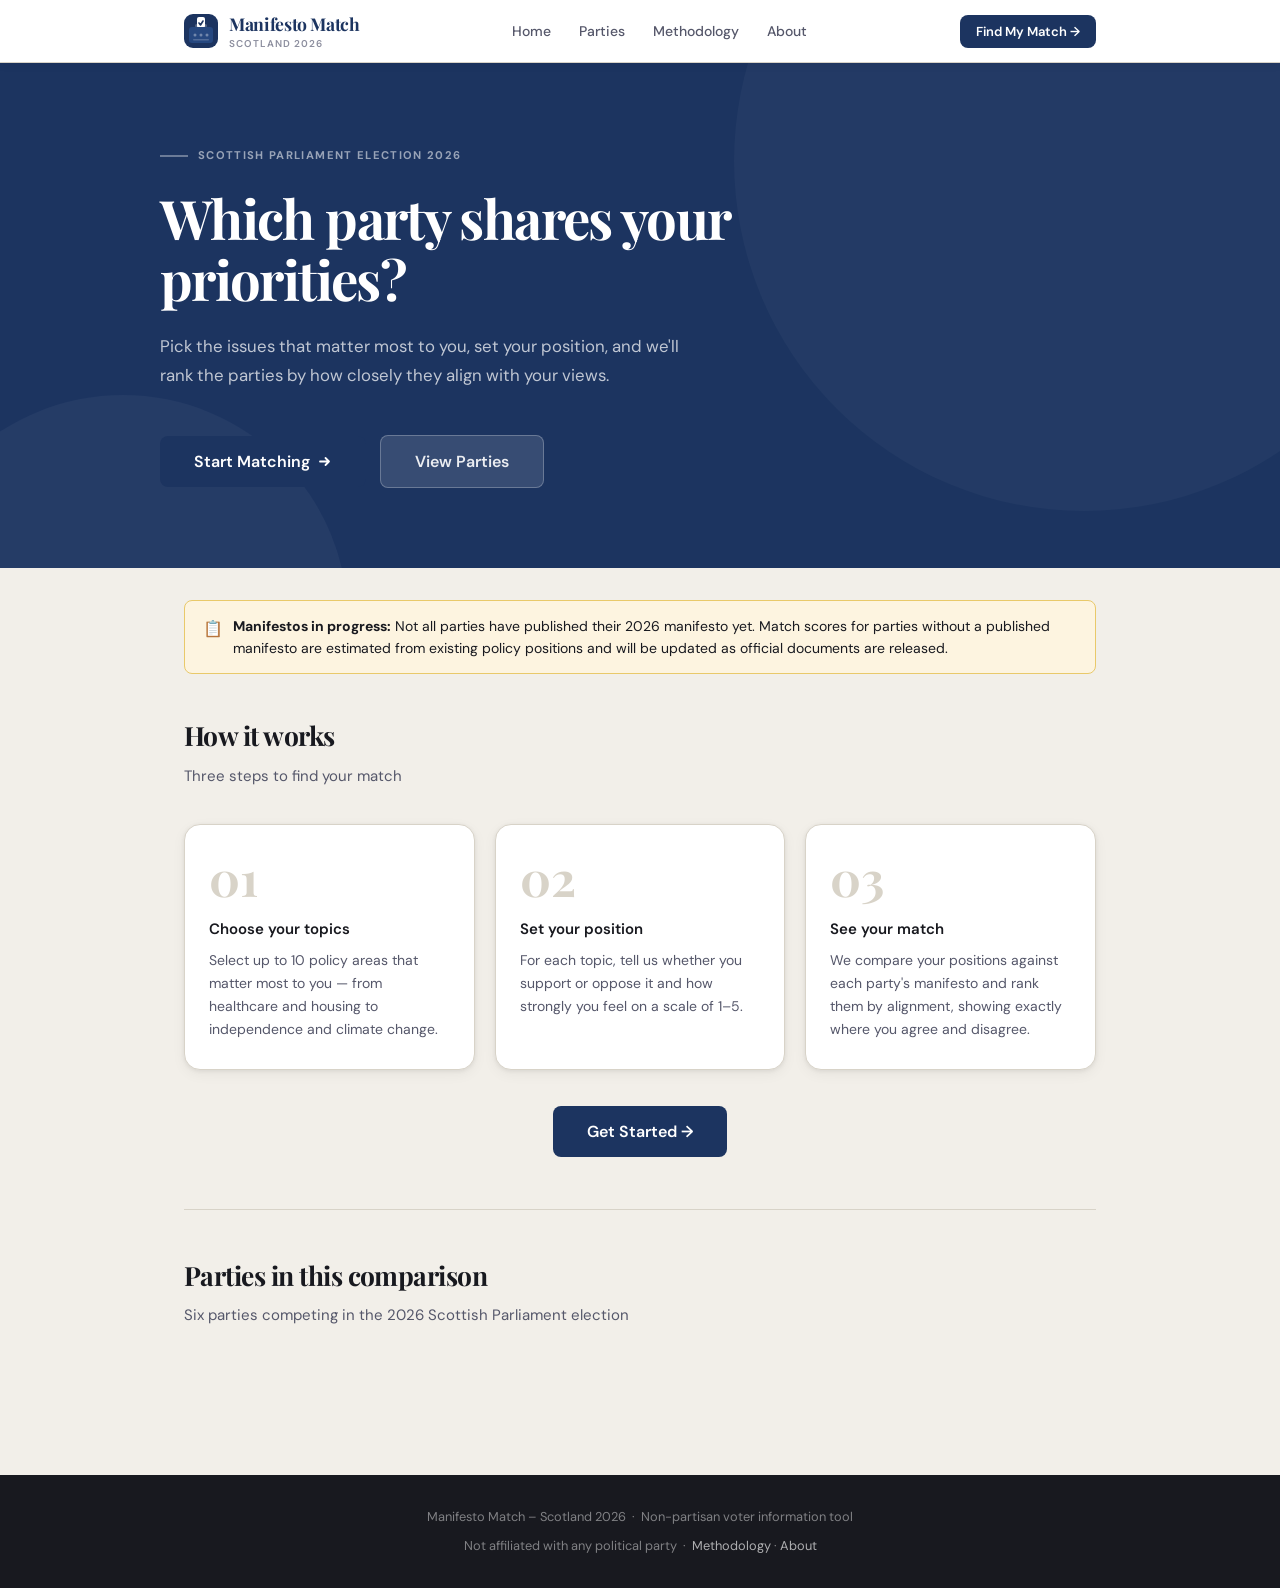
==== commit 7ca5c84d: "Add files via upload" ====
--- a/index.html
+++ b/index.html
@@ -576,157 +576,15 @@
      1 = Strongly opposed
    ══════════════════════════════════════════════════════════════════ */
 
-// ── PARTY DATA ─────────────────────────────────────────────────────
-// estimated: true  → scores are pre-manifesto estimates (shown to user)
-// estimated: false → scores from official published manifesto
-
-const PARTIES = [
-  {
-    id: 'lab', name: 'Scottish Labour', short: 'Labour',
-    leader: 'Anas Sarwar MSP',
-    web: 'https://www.scottishlabour.org.uk',
-    manifestoStatus: 'pending',   // ← CHANGE TO 'published' WHEN READY
-    manifestoUrl: null,           // ← ADD URL WHEN PUBLISHED
-    estimated: true,
-    c: { bg: '#E4003B', fg: '#FFFFFF', bd: '#B80030' }
-  },
-  {
-    id: 'snp', name: 'Scottish National Party', short: 'SNP',
-    leader: 'John Swinney MSP',
-    web: 'https://www.snp.org',
-    manifestoStatus: 'pending',
-    manifestoUrl: null,
-    estimated: true,
-    c: { bg: '#FFF060', fg: '#000000', bd: '#CCBB00' }
-  },
-  {
-    id: 'con', name: 'Scottish Conservative Party', short: 'Con',
-    leader: 'Russell Findlay MSP',
-    web: 'https://www.scottishconservatives.com',
-    manifestoStatus: 'pending',
-    manifestoUrl: null,
-    estimated: true,
-    c: { bg: '#003087', fg: '#FFFFFF', bd: '#001E5E' }
-  },
-  {
-    id: 'ld',  name: 'Scottish Liberal Democrats', short: 'LD',
-    leader: 'Alex Cole-Hamilton MSP',
-    web: 'https://www.scotlibdems.org.uk',
-    manifestoStatus: 'pending',
-    manifestoUrl: null,
-    estimated: true,
-    c: { bg: '#FAA61A', fg: '#FFFFFF', bd: '#D88500' }
-  },
-  {
-    id: 'ref', name: 'Reform UK Scotland', short: 'Reform',
-    leader: 'To be confirmed',
-    web: 'https://www.reformparty.uk',
-    manifestoStatus: 'pending',
-    manifestoUrl: null,
-    estimated: true,
-    c: { bg: '#12B6DF', fg: '#FFFFFF', bd: '#0994BA' }
-  }
-];
-
-// ── TOPIC DATA ─────────────────────────────────────────────────────
-// scores: { partyId: PS (1–5), … }
-// UPDATE each party's score when their manifesto is published
-
-const TOPICS = [
-  {
-    id: 'independence', name: 'Scottish Independence', icon: '🏴󠁧󠁢󠁳󠁣󠁴󠁿',
-    desc: 'Scotland becoming an independent country',
-    // NOTE: Positions on independence are well-established across all parties
-    scores: { lab:1, snp:5, con:1, ld:2, ref:1 }
-  },
-  {
-    id: 'nhs', name: 'NHS & Healthcare', icon: '🏥',
-    desc: 'NHS investment, waiting times, mental health services',
-    scores: { lab:5, snp:4, con:3, ld:4, ref:3 }
-  },
-  {
-    id: 'education', name: 'Education', icon: '🎓',
-    desc: 'Schools, free university tuition, curriculum reform',
-    scores: { lab:4, snp:4, con:3, ld:4, ref:2 }
-  },
-  {
-    id: 'climate', name: 'Climate & Environment', icon: '🌍',
-    desc: 'Net zero targets, renewables, environmental protection',
-    scores: { lab:4, snp:4, con:2, ld:4, ref:1 }
-  },
-  {
-    id: 'economy', name: 'Economy & Jobs', icon: '💼',
-    desc: 'Growth, employment, business support, wages',
-    scores: { lab:4, snp:3, con:4, ld:3, ref:4 }
-  },
-  {
-    id: 'housing', name: 'Housing & Homelessness', icon: '🏠',
-    desc: 'Affordable housing, rent controls, social housing',
-    scores: { lab:4, snp:3, con:2, ld:3, ref:2 }
-  },
-  {
-    id: 'costliving', name: 'Cost of Living', icon: '🛒',
-    desc: 'Household bills, benefits, tackling rising prices',
-    scores: { lab:5, snp:3, con:3, ld:4, ref:3 }
-  },
-  {
-    id: 'transport', name: 'Public Transport', icon: '🚆',
-    desc: 'Rail, buses, active travel, rural connectivity',
-    scores: { lab:4, snp:3, con:2, ld:4, ref:2 }
-  },
-  {
-    id: 'socialcare', name: 'Social Care', icon: '👴',
-    desc: 'Elderly care, disability support, carers, free personal care',
-    scores: { lab:5, snp:4, con:3, ld:4, ref:2 }
-  },
-  {
-    id: 'drugs', name: 'Drug Policy Reform', icon: '💊',
-    desc: 'Tackling drug deaths, treatment services, harm reduction',
-    scores: { lab:4, snp:4, con:2, ld:4, ref:1 }
-  },
-  {
-    id: 'landreform', name: 'Land Reform', icon: '🌾',
-    desc: 'Community land ownership, diversifying land ownership',
-    scores: { lab:4, snp:3, con:2, ld:3, ref:1 }
-  },
-  {
-    id: 'policing', name: 'Policing & Justice', icon: '⚖️',
-    desc: 'Police Scotland, criminal justice, community safety',
-    scores: { lab:4, snp:3, con:4, ld:3, ref:5 }
-  },
-  {
-    id: 'energy', name: 'Energy Policy', icon: '⚡',
-    desc: 'Renewables, oil & gas transition, energy costs',
-    scores: { lab:3, snp:4, con:4, ld:4, ref:2 }
-  },
-  {
-    id: 'equality', name: 'Equality & Rights', icon: '🏳️‍🌈',
-    desc: 'LGBTQ+ rights, gender equality, disability rights',
-    scores: { lab:4, snp:4, con:2, ld:4, ref:1 }
-  },
-  {
-    id: 'rural', name: 'Rural Affairs & Farming', icon: '🐄',
-    desc: 'Agricultural support, rural communities, fishing',
-    scores: { lab:3, snp:3, con:4, ld:3, ref:3 }
-  },
-  {
-    id: 'immigration', name: 'Immigration & Borders', icon: '🛂',
-    desc: 'Immigration policy, asylum seekers, border control',
-    scores: { lab:3, snp:4, con:2, ld:3, ref:1 }
-  },
-  {
-    id: 'tax', name: 'Tax & Public Spending', icon: '💰',
-    desc: 'Income tax rates, council tax, public spending levels',
-    scores: { lab:4, snp:3, con:2, ld:3, ref:1 }
-  }
-];
+// ── PARTY & TOPIC DATA — loaded from data.json ─────────────────────
+// Edit data.json to update scores; no need to touch this file.
+
+let PARTIES = [];
+let TOPICS  = [];
 
 // ── APP STATE ──────────────────────────────────────────────────────
 const sel     = new Set();
 const userPos = {}; // { topicId: { dir:'support'|'neutral'|'oppose', str:1-5 } }
-
-// Initialise defaults
-TOPICS.forEach(t => { userPos[t.id] = { dir:'support', str:3 }; });
 
 // ── HELPERS ────────────────────────────────────────────────────────
 const byId   = id => document.getElementById(id);
@@ -734,14 +592,23 @@
 const topic  = id => TOPICS.find(t => t.id === id);
 const strLbl = n  => ['','Slightly','Somewhat','Moderately','Very','Extremely'][n] || '';
 
+// Returns the human-readable label for a user's direction on a given topic
+function dirLabel(t, dir) {
+  const lbl = t.questionLabels || {};
+  return dir === 'support' ? (lbl.support || 'Support')
+       : dir === 'oppose'  ? (lbl.oppose  || 'Oppose')
+       :                     (lbl.neutral || 'Neutral');
+}
+
 function logo(partyId, sm) {
   const p = party(partyId); if (!p) return '';
+  const c = p.colour || p.c || {};
   const sz = sm ? 28 : 36, r = sm ? 6 : 8, fs = sm ? 8 : 9.5;
   return `<svg width="${sz}" height="${sz}" viewBox="0 0 ${sz} ${sz}" xmlns="http://www.w3.org/2000/svg" style="flex-shrink:0;border-radius:${r}px;display:inline-block">
-    <rect width="${sz}" height="${sz}" rx="${r}" fill="${p.c.bg}" stroke="${p.c.bd}" stroke-width="1.2"/>
+    <rect width="${sz}" height="${sz}" rx="${r}" fill="${c.bg}" stroke="${c.border || c.bd}" stroke-width="1.2"/>
     <text x="50%" y="54%" text-anchor="middle" dominant-baseline="middle"
       font-family="'DM Sans',system-ui,sans-serif" font-weight="800" font-size="${fs}"
-      fill="${p.c.fg}" letter-spacing="-0.5">${p.short.length > 4 ? p.short.slice(0,4) : p.short}</text>
+      fill="${c.fg}" letter-spacing="-0.5">${p.short.length > 4 ? p.short.slice(0,4) : p.short}</text>
   </svg>`;
 }
 
@@ -803,16 +670,18 @@
   byId('pos-container').innerHTML = [...sel].map(id => {
     const t = topic(id);
     const p = userPos[id];
+    const [supLbl, neutLbl, oppLbl] = t.dirs || ['Support', 'Neutral', 'Oppose'];
     return `
       <div class="pos-row">
         <div class="pos-title"><span>${t.icon}</span> ${t.name}</div>
+        <div style="font-size:.78rem;color:var(--text-muted);margin-bottom:10px">${t.desc}</div>
         <div class="dir-btns">
-          <button class="dir-btn ${p.dir==='support' ? 'd-sup' : ''}"  onclick="setDir('${id}','support')">✓ Support</button>
-          <button class="dir-btn ${p.dir==='neutral' ? 'd-neut' : ''}" onclick="setDir('${id}','neutral')">— Neutral</button>
-          <button class="dir-btn ${p.dir==='oppose'  ? 'd-opp'  : ''}" onclick="setDir('${id}','oppose')">✗ Oppose</button>
+          <button class="dir-btn ${p.dir==='support' ? 'd-sup' : ''}"  onclick="setDir('${id}','support')">✓ ${supLbl}</button>
+          <button class="dir-btn ${p.dir==='neutral' ? 'd-neut' : ''}" onclick="setDir('${id}','neutral')">— ${neutLbl}</button>
+          <button class="dir-btn ${p.dir==='oppose'  ? 'd-opp'  : ''}" onclick="setDir('${id}','oppose')">✗ ${oppLbl}</button>
         </div>
         <div class="str-row">
-          <span class="str-label">Strength:</span>
+          <span class="str-label">How important is this to you?</span>
           <div class="str-dots">
             ${[1,2,3,4,5].map(n => `<div class="str-dot ${p.str >= n ? 'active' : ''}" onclick="setStr('${id}',${n})">${n}</div>`).join('')}
           </div>
@@ -840,7 +709,7 @@
     let pms = 0;
     const contribs = ids.map(tid => {
       const tp  = topic(tid);
-      const ps  = tp.scores[pt.id] ?? 3;
+      const ps  = (tp.partyScores || tp.scores || {})[pt.id] ?? 3;
       const {dir, str: uss} = userPos[tid];
       const usign = dir==='support' ? 1 : dir==='oppose' ? -1 : 0;
       const mc  = uss * (ps - 3) * usign;
@@ -906,22 +775,22 @@
           ${pos.length ? `
             <div style="margin-bottom:16px">
               <div class="detail-section-title" style="color:var(--ok)">✓ Top alignments</div>
-              ${pos.map(c => { const t = topic(c.tid); return `
+              ${pos.map(c => { const t = topic(c.tid); const dl = dirLabel(t, c.dir); return `
                 <div class="detail-row">
                   <span>${t.icon}</span>
                   <span class="dr-name">${t.name}</span>
-                  <span class="dr-meta">You: ${c.dir} (${c.uss}/5) · Party: ${c.ps}/5</span>
+                  <span class="dr-meta">You: ${dl} (${c.uss}/5) · Party: ${c.ps}/5</span>
                 </div>`; }).join('')}
             </div>
           ` : ''}
           ${neg.length ? `
             <div style="margin-bottom:16px">
               <div class="detail-section-title" style="color:var(--err)">✗ Key mismatches</div>
-              ${neg.map(c => { const t = topic(c.tid); return `
+              ${neg.map(c => { const t = topic(c.tid); const dl = dirLabel(t, c.dir); return `
                 <div class="detail-row">
                   <span>${t.icon}</span>
                   <span class="dr-name">${t.name}</span>
-                  <span class="dr-meta">You: ${c.dir} (${c.uss}/5) · Party: ${c.ps}/5</span>
+                  <span class="dr-meta">You: ${dl} (${c.uss}/5) · Party: ${c.ps}/5</span>
                 </div>`; }).join('')}
             </div>
           ` : ''}
@@ -1006,8 +875,53 @@
   `).join('');
 }
 
-// ── INIT ───────────────────────────────────────────────────────────
-document.addEventListener('DOMContentLoaded', () => {
+// ── INIT — load topics.json + individual party files, then render ───
+document.addEventListener('DOMContentLoaded', async () => {
+  const PARTY_FILES = ['lab', 'snp', 'con', 'ld', 'ref'];
+
+  try {
+    // Fetch topics and all party files in parallel
+    const [topicsRes, ...partyRes] = await Promise.all([
+      fetch('topics.json'),
+      ...PARTY_FILES.map(id => fetch(`parties/${id}.json`))
+    ]);
+
+    if (!topicsRes.ok) throw new Error(`topics.json — HTTP ${topicsRes.status}`);
+    const topicsData = await topicsRes.json();
+    TOPICS = topicsData.topics || [];
+
+    // Load each party file; skip gracefully if one fails
+    const partyData = await Promise.all(
+      partyRes.map(async (res, i) => {
+        if (!res.ok) {
+          console.warn(`parties/${PARTY_FILES[i]}.json failed — skipping`);
+          return null;
+        }
+        return res.json();
+      })
+    );
+    PARTIES = partyData.filter(Boolean);
+
+    // Merge party scores into topics for easy lookup
+    TOPICS.forEach(t => {
+      t.partyScores = {};
+      PARTIES.forEach(p => {
+        t.partyScores[p.id] = (p.topicScores || {})[t.id] ?? 3;
+      });
+    });
+
+  } catch (e) {
+    document.body.innerHTML = `<div style="padding:60px;text-align:center;font-family:sans-serif">
+      <h2 style="color:#B8302A">Could not load data files</h2>
+      <p style="color:#555;margin-top:12px">Make sure <code>topics.json</code> and the <code>parties/</code> folder are present alongside <code>index.html</code>, and that you are running from a web server (not a local file).</p>
+      <p style="color:#999;font-size:.85rem;margin-top:8px">Error: ${e.message}</p>
+    </div>`;
+    return;
+  }
+
+  // Initialise user positions with defaults
+  TOPICS.forEach(t => { userPos[t.id] = { dir: 'support', str: 3 }; });
+
   renderGrid();
   renderPartyTable();
   renderHomeGrid();
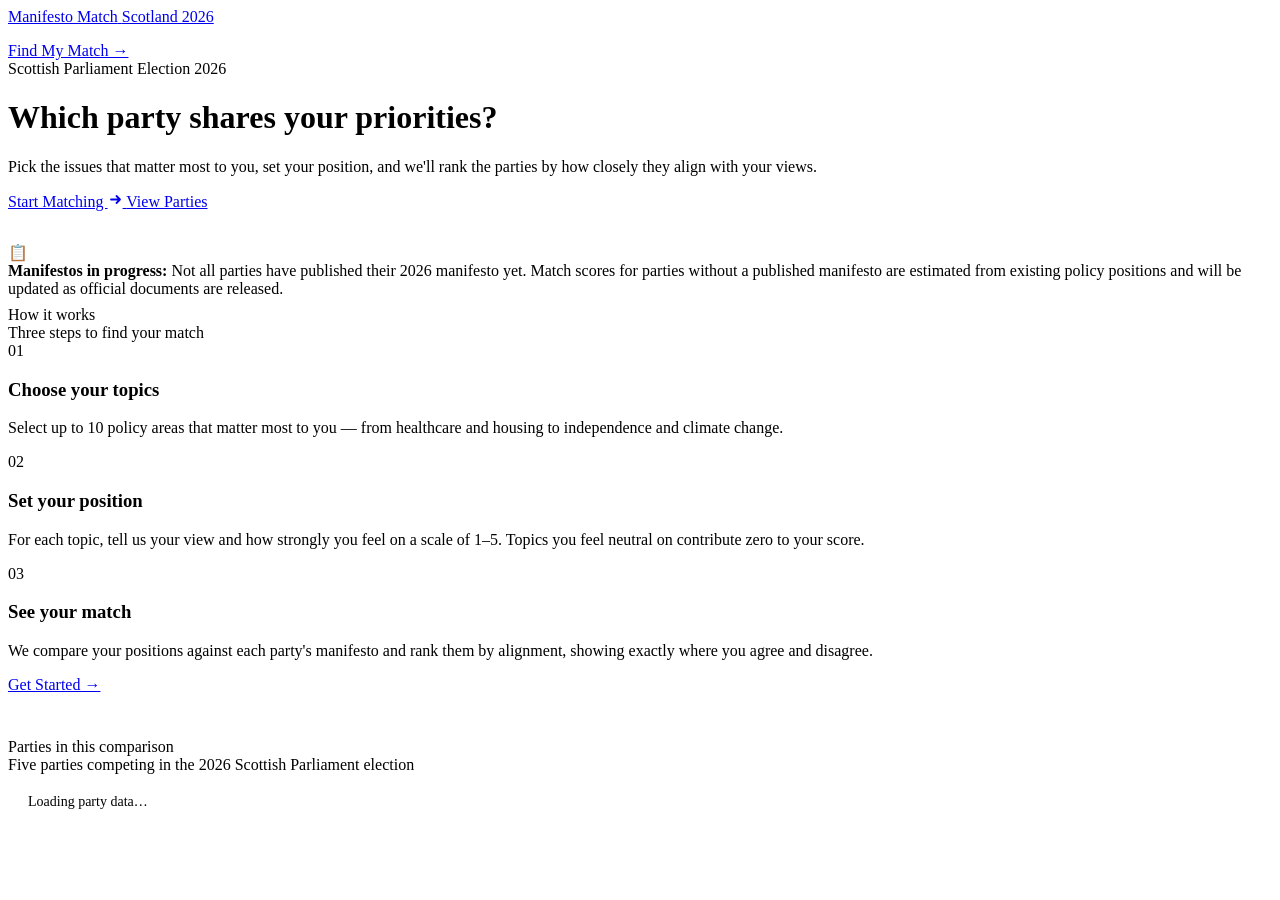
==== commit b39facb1: "Add files via upload" ====
--- a/index.html
+++ b/index.html
@@ -4,373 +4,36 @@
 <meta charset="UTF-8">
 <meta name="viewport" content="width=device-width, initial-scale=1.0">
 <title>Manifesto Match – Scotland 2026</title>
-<link rel="preconnect" href="https://fonts.googleapis.com">
-<link href="https://fonts.googleapis.com/css2?family=Playfair+Display:ital,wght@0,500;0,700;1,500&family=DM+Sans:wght@300;400;500;600&display=swap" rel="stylesheet">
-<style>
-/* =====================================================
-   MANIFESTO MATCH — Scotland 2026
-   Party-neutral civic design system
-   ===================================================== */
-
-:root {
-  --bg:           #F2EFE9;
-  --bg-subtle:    #E9E5DC;
-  --surface:      #FFFFFF;
-  --surface-2:    #FAFAF7;
-  --border:       #D8D3C8;
-  --border-light: #EBE7DF;
-  --text:         #18191F;
-  --text-2:       #55576A;
-  --text-muted:   #8C8E9E;
-
-  --accent:       #1C3460;
-  --accent-2:     #264880;
-  --accent-light: #EAF0FA;
-  --accent-text:  #FFFFFF;
-
-  --ok-bg:   #EAF5EE; --ok:   #276B47;
-  --warn-bg: #FDF4E0; --warn: #A06B18;
-  --err-bg:  #FDE9E8; --err:  #B8302A;
-
-  --font-d: 'Playfair Display', Georgia, serif;
-  --font-b: 'DM Sans', system-ui, sans-serif;
-
-  --r:   8px;
-  --r2:  16px;
-  --sh:  0 1px 4px rgba(0,0,0,.07), 0 4px 14px rgba(0,0,0,.05);
-  --sh2: 0 4px 16px rgba(0,0,0,.1),  0 8px 28px rgba(0,0,0,.07);
-
-  --mw: 960px;
-}
-*, *::before, *::after { box-sizing: border-box; margin: 0; padding: 0; }
-
-body {
-  font-family: var(--font-b);
-  background: var(--bg);
-  color: var(--text);
-  line-height: 1.6;
-  min-height: 100vh;
-}
-
-/* ─── NAV ─────────────────────────────── */
-.nav {
-  position: sticky; top: 0; z-index: 200;
-  background: var(--surface);
-  border-bottom: 1px solid var(--border);
-  box-shadow: 0 1px 10px rgba(0,0,0,.07);
-}
-.nav-inner {
-  max-width: var(--mw); margin: 0 auto;
-  padding: 0 24px; height: 62px;
-  display: flex; align-items: center; justify-content: space-between;
-}
-.nav-brand {
-  display: flex; align-items: center; gap: 11px;
-  cursor: pointer; user-select: none;
-}
-.nav-brand-text { font-family: var(--font-d); font-size: 1.1rem; font-weight: 700; color: var(--accent); letter-spacing: -.02em; }
-.nav-brand-sub  { font-size: .62rem; font-weight: 600; color: var(--text-muted); letter-spacing: .1em; text-transform: uppercase; display: block; margin-top: -2px; }
-.nav-links      { display: flex; gap: 2px; list-style: none; }
-.nav-links button {
-  background: none; border: none; cursor: pointer;
-  font-family: var(--font-b); font-size: .875rem; font-weight: 500;
-  color: var(--text-2); padding: 7px 13px; border-radius: 6px;
-  transition: all .15s;
-}
-.nav-links button:hover, .nav-links button.active { color: var(--accent); background: var(--accent-light); }
-
-/* ─── BUTTONS ─────────────────────────── */
-.btn {
-  display: inline-flex; align-items: center; gap: 7px;
-  padding: 12px 26px; border-radius: var(--r);
-  font-family: var(--font-b); font-size: .9375rem; font-weight: 600;
-  cursor: pointer; border: none; transition: all .2s; text-decoration: none; white-space: nowrap;
-}
-.btn-primary { background: var(--accent); color: var(--accent-text); }
-.btn-primary:hover { background: var(--accent-2); transform: translateY(-1px); box-shadow: 0 4px 18px rgba(28,52,96,.35); }
-.btn-ghost   { background: rgba(255,255,255,.12); color: rgba(255,255,255,.9); border: 1.5px solid rgba(255,255,255,.25); }
-.btn-ghost:hover { background: rgba(255,255,255,.22); color: #fff; }
-.btn-outline { background: transparent; color: var(--accent); border: 1.5px solid var(--accent); }
-.btn-outline:hover { background: var(--accent-light); }
-.btn-sm { padding: 8px 16px; font-size: .8125rem; }
-.btn-lg { padding: 15px 34px; font-size: 1rem; }
-.btn:disabled { opacity: .4; cursor: not-allowed; pointer-events: none; }
-
-/* ─── LAYOUT ──────────────────────────── */
-.container { max-width: var(--mw); margin: 0 auto; padding: 0 24px; }
-.section    { padding: 52px 0; }
-
-.page { display: none; }
-.page.active { display: block; animation: fadeUp .3s ease; }
-@keyframes fadeUp { from { opacity:0; transform:translateY(10px); } to { opacity:1; transform:translateY(0); } }
-
-/* ─── HERO ────────────────────────────── */
-.hero {
-  background: var(--accent);
-  padding: 84px 24px 80px;
-  position: relative; overflow: hidden;
-}
-.hero::before, .hero::after {
-  content: ''; position: absolute; border-radius: 50%; pointer-events: none;
-}
-.hero::before { width: 700px; height: 700px; top: -50%; right: -12%; background: rgba(255,255,255,.03); }
-.hero::after  { width: 450px; height: 450px; bottom: -55%; left: -8%;  background: rgba(255,255,255,.04); }
-.hero-inner { max-width: var(--mw); margin: 0 auto; position: relative; z-index: 1; }
-.hero-eye {
-  font-size: .7rem; font-weight: 700; letter-spacing: .12em; text-transform: uppercase;
-  color: rgba(255,255,255,.55); margin-bottom: 22px; display: flex; align-items: center; gap: 10px;
-}
-.hero-eye::before { content:''; display: inline-block; width: 28px; height: 2px; background: rgba(255,255,255,.35); }
-.hero h1 {
-  font-family: var(--font-d); font-size: clamp(2rem,5vw,3.4rem); font-weight: 700;
-  color: #fff; line-height: 1.13; letter-spacing: -.03em; max-width: 580px; margin-bottom: 22px;
-}
-.hero-sub { font-size: 1.05rem; color: rgba(255,255,255,.72); max-width: 520px; margin-bottom: 44px; line-height: 1.75; }
-.hero-ctas { display: flex; align-items: center; gap: 14px; flex-wrap: wrap; }
-
-/* ─── CARDS ───────────────────────────── */
-.card { background: var(--surface); border-radius: var(--r2); border: 1px solid var(--border); box-shadow: var(--sh); }
-.card-head { padding: 22px 28px 18px; border-bottom: 1px solid var(--border-light); }
-.card-body { padding: 24px 28px; }
-
-/* ─── BADGES ──────────────────────────── */
-.badge {
-  display: inline-flex; align-items: center; gap: 5px;
-  font-size: .7rem; font-weight: 700; letter-spacing: .05em; text-transform: uppercase;
-  padding: 3px 10px; border-radius: 99px;
-}
-.badge-pending   { background: var(--warn-bg); color: var(--warn); }
-.badge-published { background: var(--ok-bg);   color: var(--ok);   }
-
-/* ─── INFO BANNERS ────────────────────── */
-.banner {
-  border-radius: var(--r); padding: 14px 18px;
-  font-size: .875rem; display: flex; gap: 10px; align-items: flex-start;
-}
-.banner-warn { background: var(--warn-bg); border: 1px solid #E9C96A; }
-.banner-info { background: var(--accent-light); border: 1px solid #C8D9F3; }
-.banner-icon { font-size: 1rem; flex-shrink: 0; margin-top: 1px; }
-
-/* ─── HOW STEPS ───────────────────────── */
-.how-grid { display: grid; grid-template-columns: repeat(3,1fr); gap: 20px; margin: 36px 0; }
-.how-card { background: var(--surface); border-radius: var(--r2); padding: 28px 24px; border: 1px solid var(--border); box-shadow: var(--sh); }
-.how-num  { font-family: var(--font-d); font-size: 3rem; font-weight: 700; color: var(--border); line-height: 1; margin-bottom: 16px; }
-.how-card h3 { font-weight: 600; margin-bottom: 8px; font-size: .9375rem; }
-.how-card p  { font-size: .875rem; color: var(--text-2); line-height: 1.65; }
-
-/* ─── STEP INDICATOR ─────────────────── */
-.stepper { display: flex; margin-bottom: 36px; padding-top: 36px; }
-.step-item { flex: 1; text-align: center; position: relative; }
-.step-item::after {
-  content:''; position: absolute; top: 17px; left: 50%; width: 100%; height: 2px;
-  background: var(--border); z-index: 0;
-}
-.step-item:last-child::after { display: none; }
-.step-circle {
-  width: 34px; height: 34px; border-radius: 50%;
-  display: flex; align-items: center; justify-content: center;
-  margin: 0 auto 8px; font-size: .8rem; font-weight: 700;
-  position: relative; z-index: 1;
-  border: 2px solid var(--border); background: var(--surface); color: var(--text-muted);
-  transition: all .3s;
-}
-.step-item.active .step-circle { background: var(--accent); border-color: var(--accent); color: #fff; }
-.step-item.done   .step-circle { background: var(--ok);     border-color: var(--ok);     color: #fff; }
-.step-label { font-size: .72rem; font-weight: 500; color: var(--text-muted); }
-.step-item.active .step-label { color: var(--accent); font-weight: 600; }
-
-/* ─── SELECTION COUNTER ──────────────── */
-.sel-counter {
-  display: flex; align-items: center; justify-content: space-between;
-  background: var(--surface); border-radius: var(--r); padding: 13px 20px;
-  border: 1px solid var(--border); margin-bottom: 20px;
-  position: sticky; top: 74px; z-index: 100; box-shadow: var(--sh);
-}
-.sel-count { font-family: var(--font-d); font-size: 1.3rem; font-weight: 700; color: var(--accent); }
-
-/* ─── PRIORITY GRID ──────────────────── */
-.pri-grid { display: grid; grid-template-columns: repeat(auto-fill, minmax(252px,1fr)); gap: 11px; margin-bottom: 28px; }
-.pri-card {
-  border: 2px solid var(--border-light); border-radius: var(--r);
-  padding: 16px; cursor: pointer; transition: all .18s; background: var(--surface);
-  position: relative;
-}
-.pri-card:hover  { border-color: var(--accent); box-shadow: 0 0 0 3px var(--accent-light); }
-.pri-card.picked { border-color: var(--accent); background: var(--accent-light); }
-.pri-card.picked .pri-icon { background: var(--accent); }
-.pri-card.picked .pri-name { color: var(--accent); }
-.pri-tick {
-  position: absolute; top: 11px; right: 11px;
-  width: 20px; height: 20px; border-radius: 50%;
-  border: 2px solid var(--border); display: flex; align-items: center; justify-content: center;
-  background: var(--surface); transition: all .2s;
-}
-.pri-card.picked .pri-tick { background: var(--accent); border-color: var(--accent); }
-.pri-icon { width: 38px; height: 38px; border-radius: 9px; background: var(--bg-subtle); display: flex; align-items: center; justify-content: center; font-size: 1.2rem; margin-bottom: 9px; transition: background .2s; }
-.pri-name { font-weight: 600; font-size: .875rem; margin-bottom: 3px; }
-.pri-desc { font-size: .755rem; color: var(--text-2); line-height: 1.4; }
-
-/* ─── POSITION SETTERS ───────────────── */
-.pos-row { padding: 20px 0; border-bottom: 1px solid var(--border-light); }
-.pos-row:last-child { border-bottom: none; }
-.pos-title { font-weight: 600; font-size: .9375rem; margin-bottom: 12px; display: flex; align-items: center; gap: 9px; }
-.dir-btns  { display: flex; gap: 8px; margin-bottom: 12px; }
-.dir-btn {
-  flex: 1; padding: 10px; border-radius: var(--r); border: 2px solid var(--border);
-  background: var(--surface); cursor: pointer; font-family: var(--font-b);
-  font-size: .8rem; font-weight: 600; text-align: center; transition: all .18s; color: var(--text-2);
-}
-.dir-btn:hover    { border-color: var(--accent); color: var(--accent); }
-.dir-btn.d-sup    { background: var(--ok-bg);   border-color: var(--ok);   color: var(--ok);   }
-.dir-btn.d-neut   { background: var(--bg-subtle); border-color: var(--text-muted); color: var(--text-2); }
-.dir-btn.d-opp    { background: var(--err-bg);  border-color: var(--err);  color: var(--err);  }
-.str-row   { display: flex; align-items: center; gap: 10px; }
-.str-label { font-size: .72rem; color: var(--text-muted); white-space: nowrap; }
-.str-dots  { display: flex; gap: 5px; }
-.str-dot {
-  width: 28px; height: 28px; border-radius: 50%;
-  border: 2px solid var(--border); background: var(--surface);
-  cursor: pointer; font-size: .72rem; font-weight: 700; color: var(--text-muted);
-  display: flex; align-items: center; justify-content: center; transition: all .15s;
-}
-.str-dot:hover  { border-color: var(--accent); color: var(--accent); }
-.str-dot.active { background: var(--accent); border-color: var(--accent); color: #fff; }
-
-/* ─── RESULTS ─────────────────────────── */
-.res-head { text-align: center; padding: 44px 0 32px; }
-.res-card {
-  background: var(--surface); border-radius: var(--r2);
-  border: 1px solid var(--border); margin-bottom: 14px;
-  overflow: hidden; box-shadow: var(--sh); transition: box-shadow .2s;
-}
-.res-card:hover { box-shadow: var(--sh2); }
-.res-card.gold  { border-color: #C9A820; box-shadow: 0 2px 14px rgba(201,168,32,.15); }
-.res-top {
-  padding: 20px 24px; display: flex; align-items: center; gap: 16px;
-}
-.res-rank  { font-family: var(--font-d); font-size: 2rem; font-weight: 700; color: var(--text-muted); min-width: 44px; text-align: center; }
-.res-card.gold  .res-rank  { color: #C9A820; }
-.res-card.silver .res-rank { color: #888; }
-.res-card.bronze .res-rank { color: #B8772A; }
-.res-party { flex: 1; }
-.res-name  { font-weight: 700; font-size: 1rem; display: flex; align-items: center; gap: 8px; flex-wrap: wrap; }
-.res-lead  { font-size: .78rem; color: var(--text-muted); margin-top: 2px; }
-.res-score-box { text-align: right; }
-.res-score { font-family: var(--font-d); font-size: 2.1rem; font-weight: 700; color: var(--accent); line-height: 1; }
-.res-score-lbl { font-size: .68rem; text-transform: uppercase; letter-spacing: .07em; color: var(--text-muted); }
-.res-bar  { height: 5px; background: var(--bg-subtle); }
-.res-fill { height: 100%; background: var(--accent); transition: width .9s cubic-bezier(.4,0,.2,1); }
-.res-card.gold .res-fill { background: linear-gradient(90deg, #1C3460, #2E5BAA); }
-.expand-btn {
-  background: none; border: none; border-top: 1px solid var(--border-light);
-  font-family: var(--font-b); font-size: .8125rem; font-weight: 600;
-  color: var(--accent); cursor: pointer; padding: 11px 24px;
-  display: block; width: 100%; text-align: left; transition: background .15s;
-}
-.expand-btn:hover { background: var(--accent-light); }
-.res-detail { padding: 16px 24px 22px; border-top: 1px solid var(--border-light); display: none; }
-.res-detail.open { display: block; }
-.detail-section-title { font-size: .72rem; font-weight: 800; text-transform: uppercase; letter-spacing: .08em; margin-bottom: 10px; }
-.detail-row { display: flex; align-items: center; gap: 10px; font-size: .875rem; margin-bottom: 7px; }
-.detail-row .dr-name { flex: 1; font-weight: 500; }
-.detail-row .dr-meta { font-size: .72rem; color: var(--text-muted); }
-
-/* ─── PARTY TABLE ─────────────────────── */
-.pty-table { width: 100%; border-collapse: collapse; background: var(--surface); border-radius: var(--r2); overflow: hidden; box-shadow: var(--sh); border: 1px solid var(--border); }
-.pty-table th { padding: 13px 20px; text-align: left; font-size: .7rem; font-weight: 800; text-transform: uppercase; letter-spacing: .08em; color: var(--text-muted); background: var(--surface-2); border-bottom: 1px solid var(--border); }
-.pty-table td { padding: 15px 20px; border-bottom: 1px solid var(--border-light); font-size: .875rem; vertical-align: middle; }
-.pty-table tr:last-child td { border-bottom: none; }
-.pty-table tbody tr:hover td { background: var(--bg-subtle); }
-
-/* ─── METHODOLOGY ─────────────────────── */
-.meth-card { background: var(--surface); border-radius: var(--r2); padding: 28px; border: 1px solid var(--border); margin-bottom: 14px; }
-.meth-card h3 { font-family: var(--font-d); font-size: 1.1rem; margin-bottom: 10px; }
-.meth-card p  { font-size: .9rem; color: var(--text-2); line-height: 1.75; }
-.formula {
-  font-family: 'Courier New', monospace; background: var(--bg-subtle);
-  border: 1px solid var(--border); border-radius: var(--r);
-  padding: 16px 20px; font-size: .85rem; margin: 13px 0; line-height: 2.1;
-  white-space: pre-wrap;
-}
-
-/* ─── SECTION HEADER ─────────────────── */
-.sh   { font-family: var(--font-d); font-size: 1.65rem; font-weight: 700; letter-spacing: -.02em; margin-bottom: 7px; }
-.sh-s { font-size: .9375rem; color: var(--text-2); margin-bottom: 32px; }
-
-/* ─── FOOTER ──────────────────────────── */
-footer { background: var(--text); color: rgba(255,255,255,.45); padding: 32px 24px; margin-top: 64px; font-size: .8rem; text-align: center; }
-footer button { background: none; border: none; color: rgba(255,255,255,.65); cursor: pointer; font-family: var(--font-b); font-size: .8rem; }
-footer button:hover { color: #fff; }
-
-/* ─── UTIL ────────────────────────────── */
-.tc  { text-align: center; }
-.mt4 { margin-top: 16px; }
-.mt8 { margin-top: 32px; }
-.mb4 { margin-bottom: 16px; }
-.mb8 { margin-bottom: 32px; }
-
-@media (max-width: 640px) {
-  .how-grid { grid-template-columns: 1fr; }
-  .pri-grid  { grid-template-columns: 1fr 1fr; }
-  .nav-links, .btn-ghost { display: none; }
-  .hero h1   { font-size: 1.8rem; }
-  .res-score { font-size: 1.6rem; }
-}
-</style>
+<link rel="stylesheet" href="css/style.css">
 </head>
 <body>
 
-<!-- ════════════════ NAV ════════════════ -->
 <nav class="nav">
   <div class="nav-inner">
-    <div class="nav-brand" onclick="goPage('home')">
-      <!-- Site Logo -->
-      <svg width="34" height="34" viewBox="0 0 34 34" fill="none" xmlns="http://www.w3.org/2000/svg">
-        <rect width="34" height="34" rx="9" fill="#1C3460"/>
-        <!-- Ballot slot -->
-        <rect x="11" y="10" width="12" height="3.5" rx="1.75" fill="rgba(255,255,255,.25)"/>
-        <!-- Paper -->
-        <rect x="13" y="3" width="8" height="11" rx="2" fill="#FFFFFF"/>
-        <!-- Checkmark on paper -->
-        <path d="M15 9L16.5 11L19 7" stroke="#1C3460" stroke-width="1.6" stroke-linecap="round" stroke-linejoin="round"/>
-        <!-- Box base -->
-        <rect x="5" y="13" width="24" height="16" rx="3" fill="#264880"/>
-        <!-- Three dots on box suggesting balance -->
-        <circle cx="11" cy="21" r="1.5" fill="rgba(255,255,255,.35)"/>
-        <circle cx="17" cy="21" r="1.5" fill="rgba(255,255,255,.35)"/>
-        <circle cx="23" cy="21" r="1.5" fill="rgba(255,255,255,.35)"/>
-        <!-- Scotland-ish detail: subtle horizontal line -->
-        <rect x="9" y="25" width="16" height="1.5" rx=".75" fill="rgba(255,255,255,.2)"/>
-      </svg>
+    <a href="index.html" class="nav-brand">
+      <span id="nav-logo"></span>
       <div>
         <span class="nav-brand-text">Manifesto Match</span>
         <span class="nav-brand-sub">Scotland 2026</span>
       </div>
-    </div>
-    <ul class="nav-links">
-      <li><button onclick="goPage('home')"         id="nl-home">Home</button></li>
-      <li><button onclick="goPage('parties')"      id="nl-parties">Parties</button></li>
-      <li><button onclick="goPage('methodology')"  id="nl-methodology">Methodology</button></li>
-      <li><button onclick="goPage('about')"        id="nl-about">About</button></li>
-    </ul>
-    <button class="btn btn-primary btn-sm" onclick="goPage('priorities')">Find My Match →</button>
+    </a>
+    <ul class="nav-links" id="nav-links"></ul>
+    <a href="match.html" class="btn btn-primary btn-sm">Find My Match →</a>
   </div>
 </nav>
 
-<!-- ════════════════ HOME ════════════════ -->
-<div id="page-home" class="page active">
-
+<main>
   <div class="hero">
     <div class="hero-inner">
       <div class="hero-eye">Scottish Parliament Election 2026</div>
       <h1>Which party shares your priorities?</h1>
       <p class="hero-sub">Pick the issues that matter most to you, set your position, and we'll rank the parties by how closely they align with your views.</p>
       <div class="hero-ctas">
-        <button class="btn btn-primary btn-lg" onclick="goPage('priorities')">
+        <a href="match.html" class="btn btn-primary btn-lg">
           Start Matching
           <svg width="15" height="15" viewBox="0 0 15 15" fill="none"><path d="M3 7.5H12M12 7.5L8.5 4M12 7.5L8.5 11" stroke="currentColor" stroke-width="1.8" stroke-linecap="round" stroke-linejoin="round"/></svg>
-        </button>
-        <button class="btn btn-ghost btn-lg" onclick="goPage('parties')">View Parties</button>
+        </a>
+        <a href="parties.html" class="btn btn-ghost btn-lg">View Parties</a>
       </div>
     </div>
   </div>
@@ -388,543 +51,58 @@
       <div class="sh">How it works</div>
       <div class="sh-s">Three steps to find your match</div>
       <div class="how-grid">
-        <div class="how-card"><div class="how-num">01</div><h3>Choose your topics</h3><p>Select up to 10 policy areas that matter most to you — from healthcare and housing to independence and climate change.</p></div>
-        <div class="how-card"><div class="how-num">02</div><h3>Set your position</h3><p>For each topic, tell us whether you support or oppose it and how strongly you feel on a scale of 1–5.</p></div>
-        <div class="how-card"><div class="how-num">03</div><h3>See your match</h3><p>We compare your positions against each party's manifesto and rank them by alignment, showing exactly where you agree and disagree.</p></div>
+        <div class="how-card">
+          <div class="how-num">01</div>
+          <h3>Choose your topics</h3>
+          <p>Select up to 10 policy areas that matter most to you — from healthcare and housing to independence and climate change.</p>
+        </div>
+        <div class="how-card">
+          <div class="how-num">02</div>
+          <h3>Set your position</h3>
+          <p>For each topic, tell us your view and how strongly you feel on a scale of 1–5. Topics you feel neutral on contribute zero to your score.</p>
+        </div>
+        <div class="how-card">
+          <div class="how-num">03</div>
+          <h3>See your match</h3>
+          <p>We compare your positions against each party's manifesto and rank them by alignment, showing exactly where you agree and disagree.</p>
+        </div>
       </div>
-      <div class="tc"><button class="btn btn-primary btn-lg" onclick="goPage('priorities')">Get Started →</button></div>
+      <div class="tc"><a href="match.html" class="btn btn-primary btn-lg">Get Started →</a></div>
     </div>
 
     <div class="section" style="border-top:1px solid var(--border); padding-top:44px">
       <div class="sh">Parties in this comparison</div>
-      <div class="sh-s">Six parties competing in the 2026 Scottish Parliament election</div>
-      <div id="home-party-grid" style="display:grid;grid-template-columns:repeat(auto-fill,minmax(280px,1fr));gap:14px;"></div>
+      <div class="sh-s">Five parties competing in the 2026 Scottish Parliament election</div>
+      <div id="home-party-grid" style="display:grid;grid-template-columns:repeat(auto-fill,minmax(280px,1fr));gap:14px;">
+        <div style="color:var(--text-muted);font-size:.875rem;padding:20px">Loading party data…</div>
+      </div>
     </div>
 
   </div>
-</div>
+</main>
 
-<!-- ════════════════ PRIORITIES ════════════════ -->
-<div id="page-priorities" class="page">
-  <div class="container">
-    <div style="padding:32px 0 0">
-      <div class="sh">Find Your Match</div>
-      <p class="sh-s">Choose the issues you care about, then tell us where you stand.</p>
-    </div>
+<footer id="site-footer"></footer>
 
-    <div class="stepper">
-      <div class="step-item active" id="si-1"><div class="step-circle">1</div><div class="step-label">Choose Topics</div></div>
-      <div class="step-item"        id="si-2"><div class="step-circle">2</div><div class="step-label">Set Positions</div></div>
-      <div class="step-item"        id="si-3"><div class="step-circle">3</div><div class="step-label">View Results</div></div>
-    </div>
-
-    <!-- STEP 1 -->
-    <div id="step-1">
-      <div class="sel-counter">
+<script src="js/main.js"></script>
+<script>
+document.addEventListener('DOMContentLoaded', async () => {
+  initNav('home');
+  initFooter();
+  try {
+    await loadData();
+    document.getElementById('home-party-grid').innerHTML = PARTIES.map(p => `
+      <div style="background:var(--surface);border-radius:var(--r2);border:1px solid var(--border);padding:20px;box-shadow:var(--sh);display:flex;align-items:flex-start;gap:14px">
+        ${logo(p.id)}
         <div>
-          <span class="sel-count" id="cnt">0</span>
-          <span style="color:var(--text-2);font-size:.875rem"> / 10 topics selected</span>
-        </div>
-        <button class="btn btn-primary" id="btn-next" onclick="toStep2()" disabled>Set Positions →</button>
-      </div>
-      <div class="pri-grid" id="pri-grid"></div>
-    </div>
-
-    <!-- STEP 2 -->
-    <div id="step-2" style="display:none">
-      <div class="mb4">
-        <button onclick="toStep1()" style="background:none;border:none;font-family:var(--font-b);font-size:.875rem;color:var(--accent);cursor:pointer;font-weight:600">← Back to topic selection</button>
-      </div>
-      <div class="card">
-        <div class="card-head">
-          <div style="font-family:var(--font-d);font-size:1.1rem;font-weight:600">Your Position on Each Topic</div>
-          <p style="font-size:.875rem;color:var(--text-2);margin-top:4px">Set a direction and strength for each topic. This is how we weight your priorities in the matching calculation.</p>
-        </div>
-        <div class="card-body" id="pos-container"></div>
-      </div>
-      <div style="margin-top:22px;text-align:right">
-        <button class="btn btn-primary btn-lg" onclick="calcResults()">Calculate My Match →</button>
-      </div>
-    </div>
-  </div>
-</div>
-
-<!-- ════════════════ RESULTS ════════════════ -->
-<div id="page-results" class="page">
-  <div class="container">
-    <div class="res-head">
-      <div class="sh">Your Manifesto Match</div>
-      <p style="color:var(--text-2)">Based on your selected topics and positions</p>
-    </div>
-    <div id="results-wrap"></div>
-    <div class="tc" style="margin:48px 0 32px">
-      <button class="btn btn-outline" onclick="goPage('priorities')">← Adjust My Priorities</button>
-    </div>
-  </div>
-</div>
-
-<!-- ════════════════ PARTIES ════════════════ -->
-<div id="page-parties" class="page">
-  <div class="container">
-    <div class="section">
-      <div class="sh">Parties &amp; Manifestos</div>
-      <div class="sh-s">Overview of parties in the 2026 Scottish Parliament election</div>
-      <div class="banner banner-warn mb8">
-        <span class="banner-icon">📋</span>
-        <div>Manifesto data is updated as official documents are published. Estimated positions are based on existing public policy commitments and are clearly marked.</div>
-      </div>
-      <div style="overflow-x:auto"><table class="pty-table" id="pty-tbl"></table></div>
-    </div>
-  </div>
-</div>
-
-<!-- ════════════════ METHODOLOGY ════════════════ -->
-<div id="page-methodology" class="page">
-  <div class="container">
-    <div class="section">
-      <div class="sh">How We Calculate Your Match</div>
-      <div class="sh-s">A transparent account of our scoring formula</div>
-
-      <div class="meth-card">
-        <h3>1 — You select topics and set your positions</h3>
-        <p>Choose up to 10 policy areas. For each, you pick a <strong>direction</strong> (Support / Neutral / Oppose) and a <strong>strength</strong> from 1 (slight) to 5 (extremely strong). Neutral direction contributes zero to your score — this lets you include topics you're undecided on without skewing results.</p>
-        <div class="formula">USS  = User Strength (1–5)
-User direction → Sign:  Support = +1,  Neutral = 0,  Oppose = −1</div>
-      </div>
-
-      <div class="meth-card">
-        <h3>2 — Party positions are scored</h3>
-        <p>Each party's manifesto position on every topic is rated on a scale of 1–5, where <strong>5 = strongly supports</strong>, <strong>3 = neutral / no clear position</strong>, and <strong>1 = strongly opposes</strong>. Scores are derived from official manifesto text; parties without a published manifesto are estimated from existing policy positions and are marked clearly.</p>
-        <div class="formula">PS  = Party Score (1–5)
-  5 = Strongly champions    4 = Supportive
-  3 = Neutral               2 = Mild opposition
-  1 = Strongly opposes</div>
-      </div>
-
-      <div class="meth-card">
-        <h3>3 — Match contribution calculated per topic</h3>
-        <p>For each topic, we calculate how well your position aligns with the party's position. The formula uses the effective party position (PS − 3), so a party that strongly supports an issue (+2) and a user who supports it multiply to give a large positive contribution; a mismatch gives a negative contribution.</p>
-        <div class="formula">MC  (Match Contribution) = USS × (PS − 3) × UserSign
-
-Example: You strongly support NHS funding (USS=5, Sign=+1)
-Party A scores 5 on NHS: MC = 5 × (5−3) × 1  =  +10  ✓ strong match
-Party B scores 1 on NHS: MC = 5 × (1−3) × 1  =  −10  ✗ mismatch</div>
-      </div>
-
-      <div class="meth-card">
-        <h3>4 — Scores normalised to 0–100</h3>
-        <p>Raw Party Match Scores (PMS = sum of all MC values) can be negative. We normalise across all parties so the best match scores 100 and the worst scores 0, giving you a clear relative ranking.</p>
-        <div class="formula">PMS          = Σ MC  (sum across all selected topics)
-Normalised   = (PMS − min) ÷ (max − min) × 100</div>
-      </div>
-
-      <div class="meth-card">
-        <h3>Limitations &amp; transparency</h3>
-        <p>Party scores are derived from manifesto text and involve judgement calls. Parties without a published 2026 manifesto are estimated from existing positions — this is flagged on every result. This tool is non-partisan; all parties are scored using the same methodology. It is for informational purposes only and does not constitute voting advice.</p>
-      </div>
-    </div>
-  </div>
-</div>
-
-<!-- ════════════════ ABOUT ════════════════ -->
-<div id="page-about" class="page">
-  <div class="container">
-    <div class="section">
-      <div class="sh">About Manifesto Match</div>
-      <div class="sh-s">A non-partisan tool for Scottish voters</div>
-      <div class="card">
-        <div class="card-body" style="max-width:660px">
-          <p style="font-size:.9375rem;line-height:1.85;color:var(--text-2);margin-bottom:18px">
-            Manifesto Match is an independent, non-partisan tool helping Scottish voters understand which parties best reflect their own policy priorities ahead of the 2026 Scottish Parliament election.
-          </p>
-          <p style="font-size:.9375rem;line-height:1.85;color:var(--text-2);margin-bottom:18px">
-            We do not endorse any political party. Our scoring methodology is fully transparent — you can read the complete explanation on the <button onclick="goPage('methodology')" style="background:none;border:none;color:var(--accent);cursor:pointer;font-family:var(--font-b);font-size:.9375rem;font-weight:600;padding:0">Methodology page</button>.
-          </p>
-          <p style="font-size:.9375rem;line-height:1.85;color:var(--text-2)">
-            Party data is updated as official manifestos are published ahead of the May 2026 election. All estimated positions are clearly labelled.
-          </p>
+          <div style="font-weight:700;font-size:.9375rem;margin-bottom:3px">${p.name}</div>
+          <div style="font-size:.78rem;color:var(--text-muted);margin-bottom:10px">${p.leader}</div>
+          <span class="badge ${p.manifestoStatus==='published' ? 'badge-published' : 'badge-pending'}">
+            ${p.manifestoStatus==='published' ? '✓ Manifesto Published' : '⏳ Manifesto Pending'}
+          </span>
         </div>
       </div>
-    </div>
-  </div>
-</div>
-
-<!-- ════════════════ FOOTER ════════════════ -->
-<footer>
-  <p>Manifesto Match – Scotland 2026 &nbsp;·&nbsp; Non-partisan voter information tool</p>
-  <p style="margin-top:8px">Not affiliated with any political party &nbsp;·&nbsp; <button onclick="goPage('methodology')">Methodology</button> · <button onclick="goPage('about')">About</button></p>
-</footer>
-
-<script>
-/* ══════════════════════════════════════════════════════════════════
-   MANIFESTO MATCH — DATA & APPLICATION LOGIC
-   ══════════════════════════════════════════════════════════════════
-
-   ┌─ HOW TO UPDATE WHEN A MANIFESTO IS PUBLISHED ─────────────────
-   │  1. Find the party in PARTIES below
-   │  2. Set  manifestoStatus: 'published'
-   │  3. Set  manifestoUrl: 'https://...'
-   │  4. Set  estimated: false
-   │  5. Update that party's scores in TOPICS below
-   └───────────────────────────────────────────────────────────────
-
-   PARTY SCORE SCALE (PS) — used in TOPICS
-     5 = Strongly champions / central manifesto commitment
-     4 = Supportive, part of programme
-     3 = Neutral / no clear position
-     2 = Mild opposition
-     1 = Strongly opposed
-   ══════════════════════════════════════════════════════════════════ */
-
-// ── PARTY & TOPIC DATA — loaded from data.json ─────────────────────
-// Edit data.json to update scores; no need to touch this file.
-
-let PARTIES = [];
-let TOPICS  = [];
-
-// ── APP STATE ──────────────────────────────────────────────────────
-const sel     = new Set();
-const userPos = {}; // { topicId: { dir:'support'|'neutral'|'oppose', str:1-5 } }
-
-// ── HELPERS ────────────────────────────────────────────────────────
-const byId   = id => document.getElementById(id);
-const party  = id => PARTIES.find(p => p.id === id);
-const topic  = id => TOPICS.find(t => t.id === id);
-const strLbl = n  => ['','Slightly','Somewhat','Moderately','Very','Extremely'][n] || '';
-
-// Returns the human-readable label for a user's direction on a given topic
-function dirLabel(t, dir) {
-  const lbl = t.questionLabels || {};
-  return dir === 'support' ? (lbl.support || 'Support')
-       : dir === 'oppose'  ? (lbl.oppose  || 'Oppose')
-       :                     (lbl.neutral || 'Neutral');
-}
-
-function logo(partyId, sm) {
-  const p = party(partyId); if (!p) return '';
-  const c = p.colour || p.c || {};
-  const sz = sm ? 28 : 36, r = sm ? 6 : 8, fs = sm ? 8 : 9.5;
-  return `<svg width="${sz}" height="${sz}" viewBox="0 0 ${sz} ${sz}" xmlns="http://www.w3.org/2000/svg" style="flex-shrink:0;border-radius:${r}px;display:inline-block">
-    <rect width="${sz}" height="${sz}" rx="${r}" fill="${c.bg}" stroke="${c.border || c.bd}" stroke-width="1.2"/>
-    <text x="50%" y="54%" text-anchor="middle" dominant-baseline="middle"
-      font-family="'DM Sans',system-ui,sans-serif" font-weight="800" font-size="${fs}"
-      fill="${c.fg}" letter-spacing="-0.5">${p.short.length > 4 ? p.short.slice(0,4) : p.short}</text>
-  </svg>`;
-}
-
-// ── PAGE ROUTING ───────────────────────────────────────────────────
-function goPage(id) {
-  document.querySelectorAll('.page').forEach(p => p.classList.remove('active'));
-  byId('page-' + id).classList.add('active');
-  document.querySelectorAll('.nav-links button').forEach(b => b.classList.remove('active'));
-  const nl = byId('nl-' + id); if (nl) nl.classList.add('active');
-  window.scrollTo(0, 0);
-}
-
-// ── STEP 1 — PICK TOPICS ───────────────────────────────────────────
-function renderGrid() {
-  byId('pri-grid').innerHTML = TOPICS.map(t => `
-    <div class="pri-card ${sel.has(t.id) ? 'picked' : ''}" onclick="toggleTopic('${t.id}')">
-      <div class="pri-tick">
-        ${sel.has(t.id) ? `<svg width="11" height="11" viewBox="0 0 11 11" fill="none">
-          <path d="M2 5.5L4.5 8L9 3" stroke="white" stroke-width="1.8" stroke-linecap="round" stroke-linejoin="round"/>
-        </svg>` : ''}
-      </div>
-      <div class="pri-icon">${t.icon}</div>
-      <div class="pri-name">${t.name}</div>
-      <div class="pri-desc">${t.desc}</div>
-    </div>
-  `).join('');
-  byId('cnt').textContent = sel.size;
-  const btn = byId('btn-next');
-  btn.disabled = sel.size === 0;
-}
-
-function toggleTopic(id) {
-  if (sel.has(id)) { sel.delete(id); }
-  else {
-    if (sel.size >= 10) { alert('You can select up to 10 topics. Deselect one to add another.'); return; }
-    sel.add(id);
-  }
-  renderGrid();
-}
-
-function toStep1() {
-  byId('step-1').style.display = '';
-  byId('step-2').style.display = 'none';
-  byId('si-1').className = 'step-item active';
-  byId('si-2').className = 'step-item';
-}
-
-function toStep2() {
-  if (!sel.size) return;
-  byId('step-1').style.display = 'none';
-  byId('step-2').style.display = '';
-  byId('si-1').className = 'step-item done';
-  byId('si-2').className = 'step-item active';
-  renderPos(); window.scrollTo(0,0);
-}
-
-// ── STEP 2 — SET POSITIONS ─────────────────────────────────────────
-function renderPos() {
-  byId('pos-container').innerHTML = [...sel].map(id => {
-    const t = topic(id);
-    const p = userPos[id];
-    const [supLbl, neutLbl, oppLbl] = t.dirs || ['Support', 'Neutral', 'Oppose'];
-    return `
-      <div class="pos-row">
-        <div class="pos-title"><span>${t.icon}</span> ${t.name}</div>
-        <div style="font-size:.78rem;color:var(--text-muted);margin-bottom:10px">${t.desc}</div>
-        <div class="dir-btns">
-          <button class="dir-btn ${p.dir==='support' ? 'd-sup' : ''}"  onclick="setDir('${id}','support')">✓ ${supLbl}</button>
-          <button class="dir-btn ${p.dir==='neutral' ? 'd-neut' : ''}" onclick="setDir('${id}','neutral')">— ${neutLbl}</button>
-          <button class="dir-btn ${p.dir==='oppose'  ? 'd-opp'  : ''}" onclick="setDir('${id}','oppose')">✗ ${oppLbl}</button>
-        </div>
-        <div class="str-row">
-          <span class="str-label">How important is this to you?</span>
-          <div class="str-dots">
-            ${[1,2,3,4,5].map(n => `<div class="str-dot ${p.str >= n ? 'active' : ''}" onclick="setStr('${id}',${n})">${n}</div>`).join('')}
-          </div>
-          <span class="str-label">&nbsp;${strLbl(p.str)}</span>
-        </div>
-      </div>`;
-  }).join('');
-}
-
-function setDir(id, dir) { userPos[id].dir = dir; renderPos(); }
-function setStr(id, n)   { userPos[id].str = n;   renderPos(); }
-
-// ── SCORING ENGINE ─────────────────────────────────────────────────
-//   MC = USS × (PS − 3) × userSign
-//   where userSign: support=+1, neutral=0, oppose=−1
-//   (PS−3) maps 1-5 to -2..+2; party strong opposition gives large negative MC to supporters
-
-function calcResults() {
-  const ids = [...sel];
-  if (!ids.every(id => userPos[id] && userPos[id].dir)) {
-    alert('Please set a direction for all topics.'); return;
-  }
-
-  const raw = PARTIES.map(pt => {
-    let pms = 0;
-    const contribs = ids.map(tid => {
-      const tp  = topic(tid);
-      const ps  = (tp.partyScores || tp.scores || {})[pt.id] ?? 3;
-      const {dir, str: uss} = userPos[tid];
-      const usign = dir==='support' ? 1 : dir==='oppose' ? -1 : 0;
-      const mc  = uss * (ps - 3) * usign;
-      pms += mc;
-      return { tid, mc, ps, uss, dir };
-    });
-    return { pt, pms, contribs };
-  });
-
-  // Normalise 0-100
-  const pmsList = raw.map(r => r.pms);
-  const mx = Math.max(...pmsList), mn = Math.min(...pmsList);
-  const rng = mx - mn;
-  raw.forEach(r => { r.norm = rng <= 0 ? 50 : Math.round((r.pms - mn) / rng * 100); });
-  raw.sort((a,b) => b.norm - a.norm);
-
-  renderResults(raw);
-  goPage('results');
-  byId('si-2').className = 'step-item done';
-  byId('si-3').className = 'step-item active';
-}
-
-// ── RENDER RESULTS ─────────────────────────────────────────────────
-function renderResults(results) {
-  const medals = ['🥇','🥈','🥉'];
-  const rankCls = ['gold','silver','bronze','','',''];
-
-  byId('results-wrap').innerHTML = results.map((r, i) => {
-    const {pt, norm, contribs} = r;
-    const rank = i + 1;
-
-    const pos = contribs.filter(c => c.mc > 0).sort((a,b) => b.mc - a.mc).slice(0,3);
-    const neg = contribs.filter(c => c.mc < 0).sort((a,b) => a.mc - b.mc).slice(0,3);
-
-    const estBadge = pt.estimated
-      ? `<span style="font-size:.64rem;font-weight:600;background:var(--warn-bg);color:var(--warn);padding:2px 7px;border-radius:99px;vertical-align:middle;margin-left:6px">Estimated</span>`
-      : '';
-
-    return `
-      <div class="res-card ${rankCls[i] || ''}">
-        <div class="res-top">
-          <div class="res-rank">${rank <= 3 ? medals[i] : rank}</div>
-          <div style="display:flex;align-items:center;gap:11px;flex:1">
-            ${logo(pt.id)}
-            <div class="res-party">
-              <div class="res-name">${pt.name}${estBadge}</div>
-              <div class="res-lead">${pt.leader}</div>
-            </div>
-          </div>
-          <div class="res-score-box">
-            <div class="res-score">${norm}%</div>
-            <div class="res-score-lbl">Match</div>
-          </div>
-        </div>
-
-        <div class="res-bar">
-          <div class="res-fill" style="width:0%" data-w="${norm}"></div>
-        </div>
-
-        <button class="expand-btn" onclick="toggleDetail('${pt.id}')">▸ Show breakdown</button>
-
-        <div class="res-detail" id="det-${pt.id}">
-          ${pos.length ? `
-            <div style="margin-bottom:16px">
-              <div class="detail-section-title" style="color:var(--ok)">✓ Top alignments</div>
-              ${pos.map(c => { const t = topic(c.tid); const dl = dirLabel(t, c.dir); return `
-                <div class="detail-row">
-                  <span>${t.icon}</span>
-                  <span class="dr-name">${t.name}</span>
-                  <span class="dr-meta">You: ${dl} (${c.uss}/5) · Party: ${c.ps}/5</span>
-                </div>`; }).join('')}
-            </div>
-          ` : ''}
-          ${neg.length ? `
-            <div style="margin-bottom:16px">
-              <div class="detail-section-title" style="color:var(--err)">✗ Key mismatches</div>
-              ${neg.map(c => { const t = topic(c.tid); const dl = dirLabel(t, c.dir); return `
-                <div class="detail-row">
-                  <span>${t.icon}</span>
-                  <span class="dr-name">${t.name}</span>
-                  <span class="dr-meta">You: ${dl} (${c.uss}/5) · Party: ${c.ps}/5</span>
-                </div>`; }).join('')}
-            </div>
-          ` : ''}
-          ${pt.estimated ? `
-            <div class="banner banner-warn" style="margin-top:10px">
-              <span class="banner-icon">⚠️</span>
-              <span>This party's 2026 manifesto has not yet been published. Scores are estimated from existing policy positions.</span>
-            </div>` : ''}
-          <div style="margin-top:14px;display:flex;gap:12px;flex-wrap:wrap">
-            <a href="${pt.web}" target="_blank" rel="noopener" style="font-size:.8125rem;color:var(--accent);font-weight:600">Visit ${pt.short} website →</a>
-            ${pt.manifestoUrl ? `<a href="${pt.manifestoUrl}" target="_blank" rel="noopener" style="font-size:.8125rem;color:var(--accent);font-weight:600">Read Manifesto →</a>` : ''}
-          </div>
-        </div>
-      </div>`;
-  }).join('');
-
-  // Animate bars after paint
-  requestAnimationFrame(() => {
-    requestAnimationFrame(() => {
-      document.querySelectorAll('.res-fill[data-w]').forEach(el => {
-        el.style.width = el.dataset.w + '%';
-      });
-    });
-  });
-}
-
-function toggleDetail(id) {
-  const d = byId('det-'+id);
-  const b = d.previousElementSibling;
-  d.classList.toggle('open');
-  b.innerHTML = d.classList.contains('open') ? '▾ Hide breakdown' : '▸ Show breakdown';
-}
-
-// ── PARTIES TABLE ──────────────────────────────────────────────────
-function renderPartyTable() {
-  byId('pty-tbl').innerHTML = `
-    <thead><tr>
-      <th>Party</th>
-      <th>Leader</th>
-      <th>Manifesto</th>
-      <th>Website</th>
-    </tr></thead>
-    <tbody>
-      ${PARTIES.map(p => `
-        <tr>
-          <td>
-            <div style="display:flex;align-items:center;gap:10px">
-              ${logo(p.id, true)}
-              <div>
-                <div style="font-weight:600">${p.name}</div>
-                <div style="font-size:.72rem;color:var(--text-muted)">${p.short}</div>
-              </div>
-            </div>
-          </td>
-          <td>${p.leader}</td>
-          <td>
-            <span class="badge ${p.manifestoStatus==='published' ? 'badge-published' : 'badge-pending'}">
-              ${p.manifestoStatus==='published' ? '✓ Published' : '⏳ Pending'}
-            </span>
-            ${p.estimated ? '<div style="font-size:.7rem;color:var(--text-muted);margin-top:5px">Scores estimated until published</div>' : ''}
-            ${p.manifestoUrl ? `<div style="margin-top:5px"><a href="${p.manifestoUrl}" target="_blank" style="font-size:.8rem;color:var(--accent)">View manifesto →</a></div>` : ''}
-          </td>
-          <td><a href="${p.web}" target="_blank" rel="noopener" style="color:var(--accent);font-size:.8125rem">${p.web.replace('https://','')}</a></td>
-        </tr>
-      `).join('')}
-    </tbody>`;
-}
-
-// ── HOME PARTY GRID ────────────────────────────────────────────────
-function renderHomeGrid() {
-  byId('home-party-grid').innerHTML = PARTIES.map(p => `
-    <div style="background:var(--surface);border-radius:var(--r2);border:1px solid var(--border);padding:20px;box-shadow:var(--sh);display:flex;align-items:flex-start;gap:14px">
-      ${logo(p.id)}
-      <div>
-        <div style="font-weight:700;font-size:.9375rem;margin-bottom:3px">${p.name}</div>
-        <div style="font-size:.78rem;color:var(--text-muted);margin-bottom:10px">${p.leader}</div>
-        <span class="badge ${p.manifestoStatus==='published' ? 'badge-published' : 'badge-pending'}">
-          ${p.manifestoStatus==='published' ? '✓ Manifesto Published' : '⏳ Manifesto Pending'}
-        </span>
-      </div>
-    </div>
-  `).join('');
-}
-
-// ── INIT — load topics.json + individual party files, then render ───
-document.addEventListener('DOMContentLoaded', async () => {
-  const PARTY_FILES = ['lab', 'snp', 'con', 'ld', 'ref'];
-
-  try {
-    // Fetch topics and all party files in parallel
-    const [topicsRes, ...partyRes] = await Promise.all([
-      fetch('topics.json'),
-      ...PARTY_FILES.map(id => fetch(`parties/${id}.json`))
-    ]);
-
-    if (!topicsRes.ok) throw new Error(`topics.json — HTTP ${topicsRes.status}`);
-    const topicsData = await topicsRes.json();
-    TOPICS = topicsData.topics || [];
-
-    // Load each party file; skip gracefully if one fails
-    const partyData = await Promise.all(
-      partyRes.map(async (res, i) => {
-        if (!res.ok) {
-          console.warn(`parties/${PARTY_FILES[i]}.json failed — skipping`);
-          return null;
-        }
-        return res.json();
-      })
-    );
-    PARTIES = partyData.filter(Boolean);
-
-    // Merge party scores into topics for easy lookup
-    TOPICS.forEach(t => {
-      t.partyScores = {};
-      PARTIES.forEach(p => {
-        t.partyScores[p.id] = (p.topicScores || {})[t.id] ?? 3;
-      });
-    });
-
-  } catch (e) {
-    document.body.innerHTML = `<div style="padding:60px;text-align:center;font-family:sans-serif">
-      <h2 style="color:#B8302A">Could not load data files</h2>
-      <p style="color:#555;margin-top:12px">Make sure <code>topics.json</code> and the <code>parties/</code> folder are present alongside <code>index.html</code>, and that you are running from a web server (not a local file).</p>
-      <p style="color:#999;font-size:.85rem;margin-top:8px">Error: ${e.message}</p>
-    </div>`;
-    return;
-  }
-
-  // Initialise user positions with defaults
-  TOPICS.forEach(t => { userPos[t.id] = { dir: 'support', str: 3 }; });
-
-  renderGrid();
-  renderPartyTable();
-  renderHomeGrid();
+    `).join('');
+  } catch(e) { showLoadError(e.message); }
 });
 </script>
 </body>
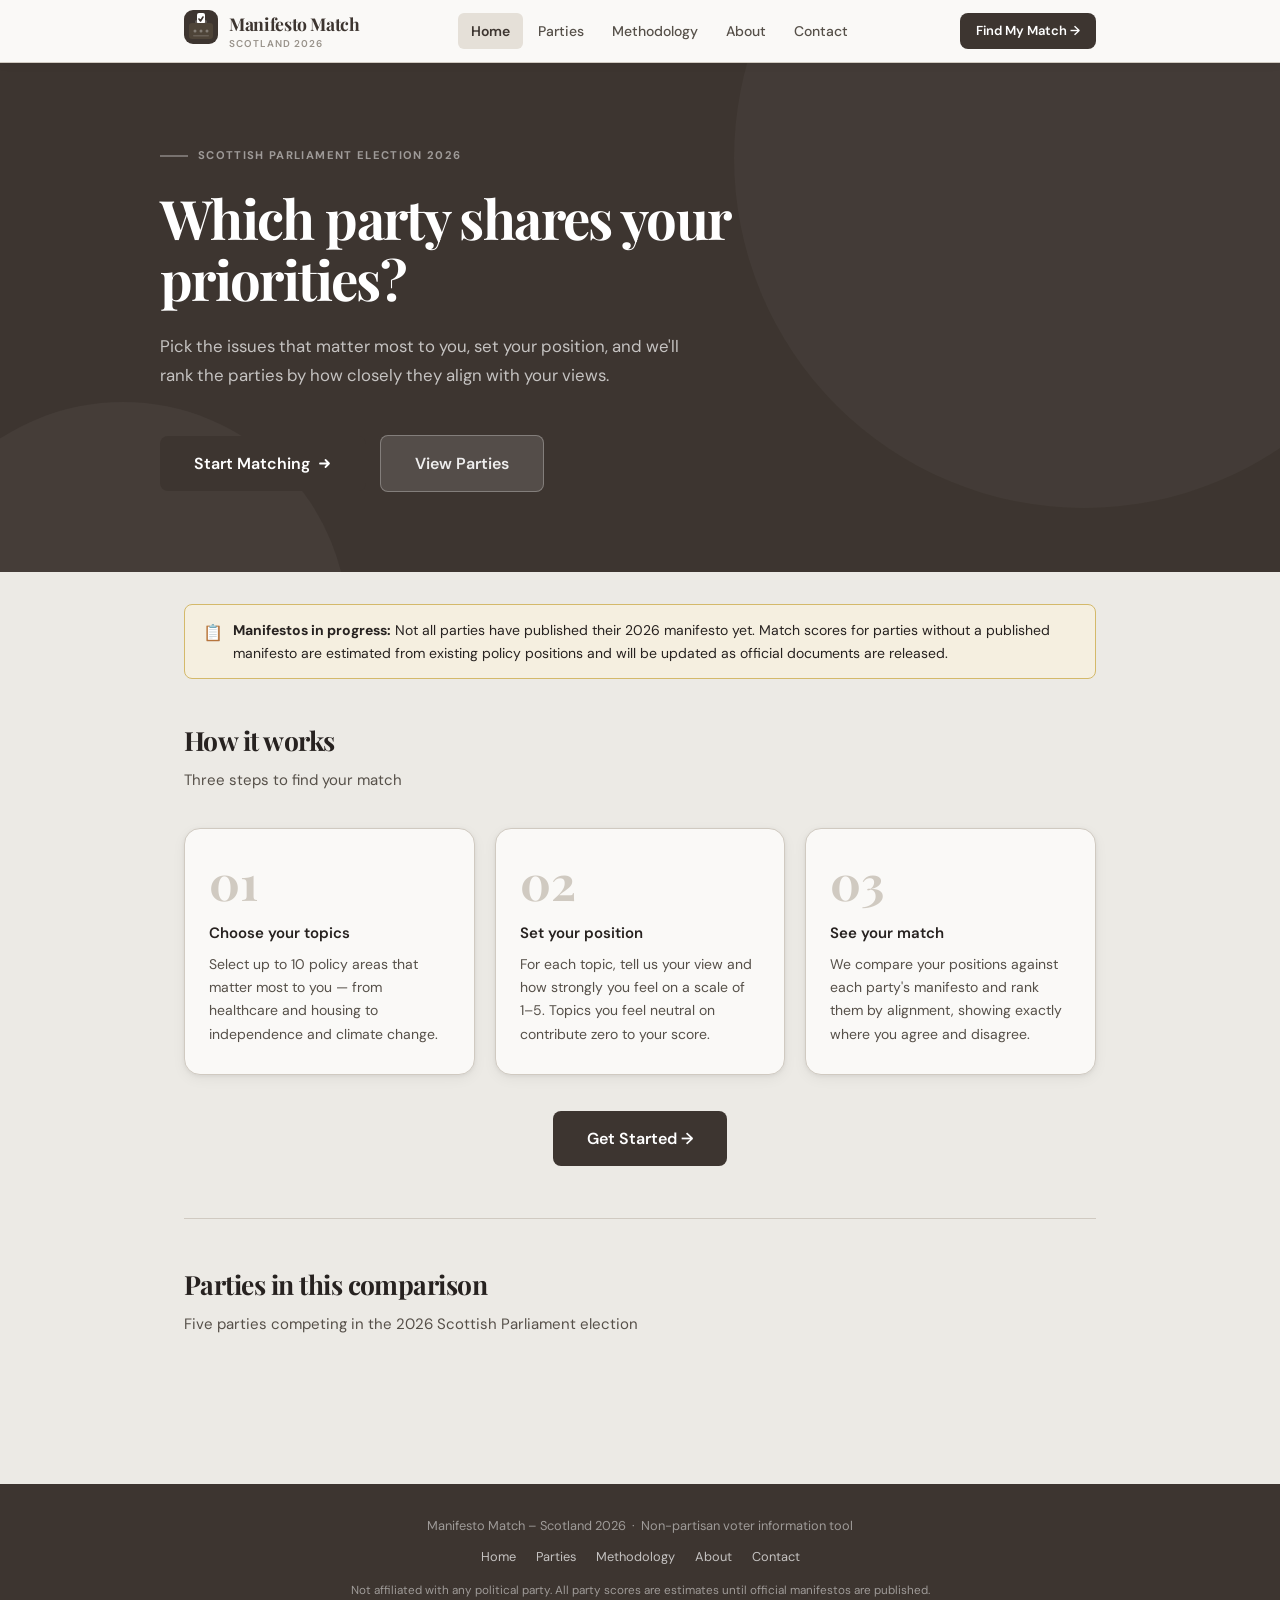
==== commit 0c57f471: "Add files via upload" ====
--- a/index.html
+++ b/index.html
@@ -4,7 +4,9 @@
 <meta charset="UTF-8">
 <meta name="viewport" content="width=device-width, initial-scale=1.0">
 <title>Manifesto Match – Scotland 2026</title>
-<link rel="stylesheet" href="css/style.css">
+<link rel="preconnect" href="https://fonts.googleapis.com">
+  <link href="https://fonts.googleapis.com/css2?family=Playfair+Display:wght@500;700&family=DM+Sans:wght@300;400;500;600&display=swap" rel="stylesheet">
+  <link rel="stylesheet" href="style.css">
 </head>
 <body>
 
@@ -83,7 +85,7 @@
 
 <footer id="site-footer"></footer>
 
-<script src="js/main.js"></script>
+<script src="main.js"></script>
 <script>
 document.addEventListener('DOMContentLoaded', async () => {
   initNav('home');
--- a/style.css
+++ b/style.css
@@ -0,0 +1,339 @@
+/* =====================================================
+   MANIFESTO MATCH — Scotland 2026
+   Shared stylesheet — warm stone / neutral palette
+   ===================================================== */
+
+
+
+:root {
+  /* ── Palette: warm stone / charcoal — neutral to all parties ── */
+  --bg:           #ECEAE5;
+  --bg-subtle:    #E2DED7;
+  --surface:      #FAF9F7;
+  --surface-2:    #F2EFE9;
+  --border:       #D0CAC1;
+  --border-light: #DDD9D0;
+
+  --text:         #272220;
+  --text-2:       #565049;
+  --text-muted:   #98928A;
+
+  --accent:       #3D3530;   /* dark warm charcoal */
+  --accent-2:     #4E4438;
+  --accent-light: #E5E0D8;
+  --accent-text:  #FFFFFF;
+
+  --ok-bg:   #EAF3EC; --ok:   #2A6844;
+  --warn-bg: #F5EFE0; --warn: #8A6318;
+  --err-bg:  #F4E8E7; --err:  #A5302A;
+
+  --font-d: 'Playfair Display', Georgia, serif;
+  --font-b: 'DM Sans', system-ui, sans-serif;
+
+  --r:   8px;
+  --r2:  16px;
+  --sh:  0 1px 4px rgba(0,0,0,.06), 0 4px 14px rgba(0,0,0,.05);
+  --sh2: 0 4px 16px rgba(0,0,0,.10), 0 8px 28px rgba(0,0,0,.07);
+
+  --mw: 960px;
+}
+
+*, *::before, *::after { box-sizing: border-box; margin: 0; padding: 0; }
+
+body {
+  font-family: var(--font-b);
+  background: var(--bg);
+  color: var(--text);
+  line-height: 1.6;
+  min-height: 100vh;
+}
+
+/* ─── NAV ─────────────────────────────── */
+.nav {
+  position: sticky; top: 0; z-index: 200;
+  background: var(--surface);
+  border-bottom: 1px solid var(--border);
+  box-shadow: 0 1px 10px rgba(0,0,0,.06);
+}
+.nav-inner {
+  max-width: var(--mw); margin: 0 auto;
+  padding: 0 24px; height: 62px;
+  display: flex; align-items: center; justify-content: space-between;
+}
+.nav-brand {
+  display: flex; align-items: center; gap: 11px;
+  text-decoration: none;
+}
+.nav-brand-text { font-family: var(--font-d); font-size: 1.1rem; font-weight: 700; color: var(--accent); letter-spacing: -.02em; }
+.nav-brand-sub  { font-size: .62rem; font-weight: 600; color: var(--text-muted); letter-spacing: .1em; text-transform: uppercase; display: block; margin-top: -2px; }
+.nav-links      { display: flex; gap: 2px; list-style: none; }
+.nav-links a {
+  display: block; text-decoration: none;
+  font-family: var(--font-b); font-size: .875rem; font-weight: 500;
+  color: var(--text-2); padding: 7px 13px; border-radius: 6px;
+  transition: all .15s;
+}
+.nav-links a:hover,
+.nav-links a.active { color: var(--accent); background: var(--accent-light); font-weight: 600; }
+
+/* ─── BUTTONS ─────────────────────────── */
+.btn {
+  display: inline-flex; align-items: center; gap: 7px;
+  padding: 12px 26px; border-radius: var(--r);
+  font-family: var(--font-b); font-size: .9375rem; font-weight: 600;
+  cursor: pointer; border: none; transition: all .2s; text-decoration: none; white-space: nowrap;
+}
+.btn-primary { background: var(--accent); color: var(--accent-text); }
+.btn-primary:hover { background: var(--accent-2); transform: translateY(-1px); box-shadow: 0 4px 18px rgba(61,53,48,.35); }
+.btn-ghost   { background: rgba(255,255,255,.12); color: rgba(255,255,255,.9); border: 1.5px solid rgba(255,255,255,.28); }
+.btn-ghost:hover { background: rgba(255,255,255,.22); color: #fff; }
+.btn-outline { background: transparent; color: var(--accent); border: 1.5px solid var(--accent); }
+.btn-outline:hover { background: var(--accent-light); }
+.btn-sm { padding: 8px 16px; font-size: .8125rem; }
+.btn-lg { padding: 15px 34px; font-size: 1rem; }
+.btn:disabled { opacity: .4; cursor: not-allowed; pointer-events: none; }
+
+/* ─── LAYOUT ──────────────────────────── */
+.container { max-width: var(--mw); margin: 0 auto; padding: 0 24px; }
+.section    { padding: 52px 0; }
+
+/* ─── PAGE FADE IN ────────────────────── */
+main { animation: fadeUp .3s ease; }
+@keyframes fadeUp { from { opacity:0; transform:translateY(10px); } to { opacity:1; transform:translateY(0); } }
+
+/* ─── HERO ────────────────────────────── */
+.hero {
+  background: var(--accent);
+  padding: 84px 24px 80px;
+  position: relative; overflow: hidden;
+}
+.hero::before, .hero::after {
+  content: ''; position: absolute; border-radius: 50%; pointer-events: none;
+}
+.hero::before { width: 700px; height: 700px; top: -50%; right: -12%; background: rgba(255,255,255,.03); }
+.hero::after  { width: 450px; height: 450px; bottom: -55%; left: -8%;  background: rgba(255,255,255,.04); }
+.hero-inner { max-width: var(--mw); margin: 0 auto; position: relative; z-index: 1; }
+.hero-eye {
+  font-size: .7rem; font-weight: 700; letter-spacing: .12em; text-transform: uppercase;
+  color: rgba(255,255,255,.5); margin-bottom: 22px; display: flex; align-items: center; gap: 10px;
+}
+.hero-eye::before { content:''; display: inline-block; width: 28px; height: 2px; background: rgba(255,255,255,.3); }
+.hero h1 {
+  font-family: var(--font-d); font-size: clamp(2rem,5vw,3.4rem); font-weight: 700;
+  color: #fff; line-height: 1.13; letter-spacing: -.03em; max-width: 580px; margin-bottom: 22px;
+}
+.hero-sub { font-size: 1.05rem; color: rgba(255,255,255,.7); max-width: 520px; margin-bottom: 44px; line-height: 1.75; }
+.hero-ctas { display: flex; align-items: center; gap: 14px; flex-wrap: wrap; }
+
+/* ─── CARDS ───────────────────────────── */
+.card { background: var(--surface); border-radius: var(--r2); border: 1px solid var(--border); box-shadow: var(--sh); }
+.card-head { padding: 22px 28px 18px; border-bottom: 1px solid var(--border-light); }
+.card-body { padding: 24px 28px; }
+
+/* ─── BADGES ──────────────────────────── */
+.badge {
+  display: inline-flex; align-items: center; gap: 5px;
+  font-size: .7rem; font-weight: 700; letter-spacing: .05em; text-transform: uppercase;
+  padding: 3px 10px; border-radius: 99px;
+}
+.badge-pending   { background: var(--warn-bg); color: var(--warn); }
+.badge-published { background: var(--ok-bg);   color: var(--ok);   }
+
+/* ─── BANNERS ─────────────────────────── */
+.banner {
+  border-radius: var(--r); padding: 14px 18px;
+  font-size: .875rem; display: flex; gap: 10px; align-items: flex-start;
+}
+.banner-warn { background: var(--warn-bg); border: 1px solid #D4B96A; }
+.banner-info { background: var(--accent-light); border: 1px solid var(--border); }
+.banner-icon { font-size: 1rem; flex-shrink: 0; margin-top: 1px; }
+
+/* ─── HOW IT WORKS GRID ──────────────── */
+.how-grid { display: grid; grid-template-columns: repeat(3,1fr); gap: 20px; margin: 36px 0; }
+.how-card { background: var(--surface); border-radius: var(--r2); padding: 28px 24px; border: 1px solid var(--border); box-shadow: var(--sh); }
+.how-num  { font-family: var(--font-d); font-size: 3rem; font-weight: 700; color: var(--border); line-height: 1; margin-bottom: 16px; }
+.how-card h3 { font-weight: 600; margin-bottom: 8px; font-size: .9375rem; }
+.how-card p  { font-size: .875rem; color: var(--text-2); line-height: 1.65; }
+
+/* ─── STEP INDICATOR ─────────────────── */
+.stepper { display: flex; margin-bottom: 36px; padding-top: 36px; }
+.step-item { flex: 1; text-align: center; position: relative; }
+.step-item::after {
+  content:''; position: absolute; top: 17px; left: 50%; width: 100%; height: 2px;
+  background: var(--border); z-index: 0;
+}
+.step-item:last-child::after { display: none; }
+.step-circle {
+  width: 34px; height: 34px; border-radius: 50%;
+  display: flex; align-items: center; justify-content: center;
+  margin: 0 auto 8px; font-size: .8rem; font-weight: 700;
+  position: relative; z-index: 1;
+  border: 2px solid var(--border); background: var(--surface); color: var(--text-muted);
+  transition: all .3s;
+}
+.step-item.active .step-circle { background: var(--accent); border-color: var(--accent); color: #fff; }
+.step-item.done   .step-circle { background: var(--ok);     border-color: var(--ok);     color: #fff; }
+.step-label { font-size: .72rem; font-weight: 500; color: var(--text-muted); }
+.step-item.active .step-label { color: var(--accent); font-weight: 600; }
+
+/* ─── SELECTION COUNTER ──────────────── */
+.sel-counter {
+  display: flex; align-items: center; justify-content: space-between;
+  background: var(--surface); border-radius: var(--r); padding: 13px 20px;
+  border: 1px solid var(--border); margin-bottom: 20px;
+  position: sticky; top: 74px; z-index: 100; box-shadow: var(--sh);
+}
+.sel-count { font-family: var(--font-d); font-size: 1.3rem; font-weight: 700; color: var(--accent); }
+
+/* ─── PRIORITY GRID ──────────────────── */
+.pri-grid { display: grid; grid-template-columns: repeat(auto-fill, minmax(252px,1fr)); gap: 11px; margin-bottom: 28px; }
+.pri-card {
+  border: 2px solid var(--border-light); border-radius: var(--r);
+  padding: 16px; cursor: pointer; transition: all .18s; background: var(--surface);
+  position: relative;
+}
+.pri-card:hover  { border-color: var(--accent); box-shadow: 0 0 0 3px var(--accent-light); }
+.pri-card.picked { border-color: var(--accent); background: var(--accent-light); }
+.pri-card.picked .pri-icon { background: var(--accent); }
+.pri-card.picked .pri-name { color: var(--accent); }
+.pri-tick {
+  position: absolute; top: 11px; right: 11px;
+  width: 20px; height: 20px; border-radius: 50%;
+  border: 2px solid var(--border); display: flex; align-items: center; justify-content: center;
+  background: var(--surface); transition: all .2s;
+}
+.pri-card.picked .pri-tick { background: var(--accent); border-color: var(--accent); }
+.pri-icon { width: 38px; height: 38px; border-radius: 9px; background: var(--bg-subtle); display: flex; align-items: center; justify-content: center; font-size: 1.2rem; margin-bottom: 9px; transition: background .2s; }
+.pri-name { font-weight: 600; font-size: .875rem; margin-bottom: 3px; }
+.pri-desc { font-size: .755rem; color: var(--text-2); line-height: 1.4; }
+
+/* ─── POSITION SETTERS ───────────────── */
+.pos-row { padding: 20px 0; border-bottom: 1px solid var(--border-light); }
+.pos-row:last-child { border-bottom: none; }
+.pos-title { font-weight: 600; font-size: .9375rem; margin-bottom: 6px; display: flex; align-items: center; gap: 9px; }
+.pos-desc  { font-size: .78rem; color: var(--text-muted); margin-bottom: 12px; }
+.dir-btns  { display: flex; gap: 8px; margin-bottom: 12px; }
+.dir-btn {
+  flex: 1; padding: 10px; border-radius: var(--r); border: 2px solid var(--border);
+  background: var(--surface); cursor: pointer; font-family: var(--font-b);
+  font-size: .8rem; font-weight: 600; text-align: center; transition: all .18s; color: var(--text-2);
+}
+.dir-btn:hover    { border-color: var(--accent); color: var(--accent); }
+.dir-btn.d-sup    { background: var(--ok-bg);     border-color: var(--ok);         color: var(--ok);   }
+.dir-btn.d-neut   { background: var(--bg-subtle); border-color: var(--text-muted); color: var(--text-2); }
+.dir-btn.d-opp    { background: var(--err-bg);    border-color: var(--err);        color: var(--err);  }
+.str-row   { display: flex; align-items: center; gap: 10px; flex-wrap: wrap; }
+.str-label { font-size: .72rem; color: var(--text-muted); white-space: nowrap; }
+.str-dots  { display: flex; gap: 5px; }
+.str-dot {
+  width: 28px; height: 28px; border-radius: 50%;
+  border: 2px solid var(--border); background: var(--surface);
+  cursor: pointer; font-size: .72rem; font-weight: 700; color: var(--text-muted);
+  display: flex; align-items: center; justify-content: center; transition: all .15s;
+}
+.str-dot:hover  { border-color: var(--accent); color: var(--accent); }
+.str-dot.active { background: var(--accent); border-color: var(--accent); color: #fff; }
+
+/* ─── RESULTS ─────────────────────────── */
+.res-head { text-align: center; padding: 44px 0 32px; }
+.res-card {
+  background: var(--surface); border-radius: var(--r2);
+  border: 1px solid var(--border); margin-bottom: 14px;
+  overflow: hidden; box-shadow: var(--sh); transition: box-shadow .2s;
+}
+.res-card:hover  { box-shadow: var(--sh2); }
+.res-card.gold   { border-color: #B89830; box-shadow: 0 2px 14px rgba(184,152,48,.15); }
+.res-card.silver { border-color: #9A9A9A; }
+.res-card.bronze { border-color: #A07840; }
+.res-top { padding: 20px 24px; display: flex; align-items: center; gap: 16px; }
+.res-rank { font-family: var(--font-d); font-size: 2rem; font-weight: 700; color: var(--text-muted); min-width: 44px; text-align: center; }
+.res-card.gold   .res-rank { color: #B89830; }
+.res-card.silver .res-rank { color: #888; }
+.res-card.bronze .res-rank { color: #A07840; }
+.res-party { flex: 1; }
+.res-name  { font-weight: 700; font-size: 1rem; display: flex; align-items: center; gap: 8px; flex-wrap: wrap; }
+.res-lead  { font-size: .78rem; color: var(--text-muted); margin-top: 2px; }
+.res-score-box { text-align: right; }
+.res-score     { font-family: var(--font-d); font-size: 2.1rem; font-weight: 700; color: var(--accent); line-height: 1; }
+.res-score-lbl { font-size: .68rem; text-transform: uppercase; letter-spacing: .07em; color: var(--text-muted); }
+.res-bar  { height: 5px; background: var(--bg-subtle); }
+.res-fill { height: 100%; background: var(--accent); transition: width .9s cubic-bezier(.4,0,.2,1); }
+.res-card.gold .res-fill { background: linear-gradient(90deg, #3D3530, #6B5C50); }
+.expand-btn {
+  background: none; border: none; border-top: 1px solid var(--border-light);
+  font-family: var(--font-b); font-size: .8125rem; font-weight: 600;
+  color: var(--accent); cursor: pointer; padding: 11px 24px;
+  display: block; width: 100%; text-align: left; transition: background .15s;
+}
+.expand-btn:hover { background: var(--accent-light); }
+.res-detail { padding: 16px 24px 22px; border-top: 1px solid var(--border-light); display: none; }
+.res-detail.open { display: block; }
+.detail-section-title { font-size: .72rem; font-weight: 800; text-transform: uppercase; letter-spacing: .08em; margin-bottom: 10px; }
+.detail-row { display: flex; align-items: center; gap: 10px; font-size: .875rem; margin-bottom: 7px; }
+.detail-row .dr-name { flex: 1; font-weight: 500; }
+.detail-row .dr-meta { font-size: .72rem; color: var(--text-muted); }
+
+/* ─── PARTIES TABLE ──────────────────── */
+.pty-table { width: 100%; border-collapse: collapse; background: var(--surface); border-radius: var(--r2); overflow: hidden; box-shadow: var(--sh); border: 1px solid var(--border); }
+.pty-table th { padding: 13px 20px; text-align: left; font-size: .7rem; font-weight: 800; text-transform: uppercase; letter-spacing: .08em; color: var(--text-muted); background: var(--surface-2); border-bottom: 1px solid var(--border); }
+.pty-table td { padding: 15px 20px; border-bottom: 1px solid var(--border-light); font-size: .875rem; vertical-align: middle; }
+.pty-table tr:last-child td { border-bottom: none; }
+.pty-table tbody tr:hover td { background: var(--bg-subtle); }
+
+/* ─── METHODOLOGY ─────────────────────── */
+.meth-card { background: var(--surface); border-radius: var(--r2); padding: 28px; border: 1px solid var(--border); margin-bottom: 14px; }
+.meth-card h3 { font-family: var(--font-d); font-size: 1.1rem; margin-bottom: 10px; }
+.meth-card p  { font-size: .9rem; color: var(--text-2); line-height: 1.75; }
+.formula {
+  font-family: 'Courier New', monospace; background: var(--bg-subtle);
+  border: 1px solid var(--border); border-radius: var(--r);
+  padding: 16px 20px; font-size: .85rem; margin: 13px 0; line-height: 2.1;
+  white-space: pre-wrap;
+}
+
+/* ─── CONTACT FORM ───────────────────── */
+.form-group { margin-bottom: 20px; }
+.form-label { display: block; font-size: .875rem; font-weight: 600; margin-bottom: 6px; color: var(--text); }
+.form-input, .form-textarea, .form-select {
+  width: 100%; padding: 11px 15px; border-radius: var(--r);
+  border: 1.5px solid var(--border); background: var(--surface);
+  font-family: var(--font-b); font-size: .9375rem; color: var(--text);
+  transition: border-color .18s, box-shadow .18s;
+  appearance: none;
+}
+.form-input:focus, .form-textarea:focus, .form-select:focus {
+  outline: none; border-color: var(--accent);
+  box-shadow: 0 0 0 3px var(--accent-light);
+}
+.form-textarea { min-height: 140px; resize: vertical; }
+.form-hint { font-size: .78rem; color: var(--text-muted); margin-top: 5px; }
+
+/* ─── SECTION HEADER ─────────────────── */
+.sh   { font-family: var(--font-d); font-size: 1.65rem; font-weight: 700; letter-spacing: -.02em; margin-bottom: 7px; }
+.sh-s { font-size: .9375rem; color: var(--text-2); margin-bottom: 32px; }
+
+/* ─── FOOTER ──────────────────────────── */
+footer {
+  background: var(--accent); color: rgba(255,255,255,.5);
+  padding: 32px 24px; margin-top: 64px; font-size: .8rem; text-align: center;
+}
+footer a { color: rgba(255,255,255,.7); text-decoration: none; }
+footer a:hover { color: #fff; }
+.footer-links { display: flex; justify-content: center; gap: 20px; margin-top: 10px; flex-wrap: wrap; }
+
+/* ─── UTILITIES ──────────────────────── */
+.tc  { text-align: center; }
+.mt4 { margin-top: 16px; }
+.mt8 { margin-top: 32px; }
+.mb4 { margin-bottom: 16px; }
+.mb8 { margin-bottom: 32px; }
+
+@media (max-width: 640px) {
+  .how-grid  { grid-template-columns: 1fr; }
+  .pri-grid  { grid-template-columns: 1fr 1fr; }
+  .nav-links { display: none; }
+  .btn-ghost { display: none; }
+  .hero h1   { font-size: 1.8rem; }
+  .res-score { font-size: 1.6rem; }
+  .dir-btns  { flex-direction: column; }
+}
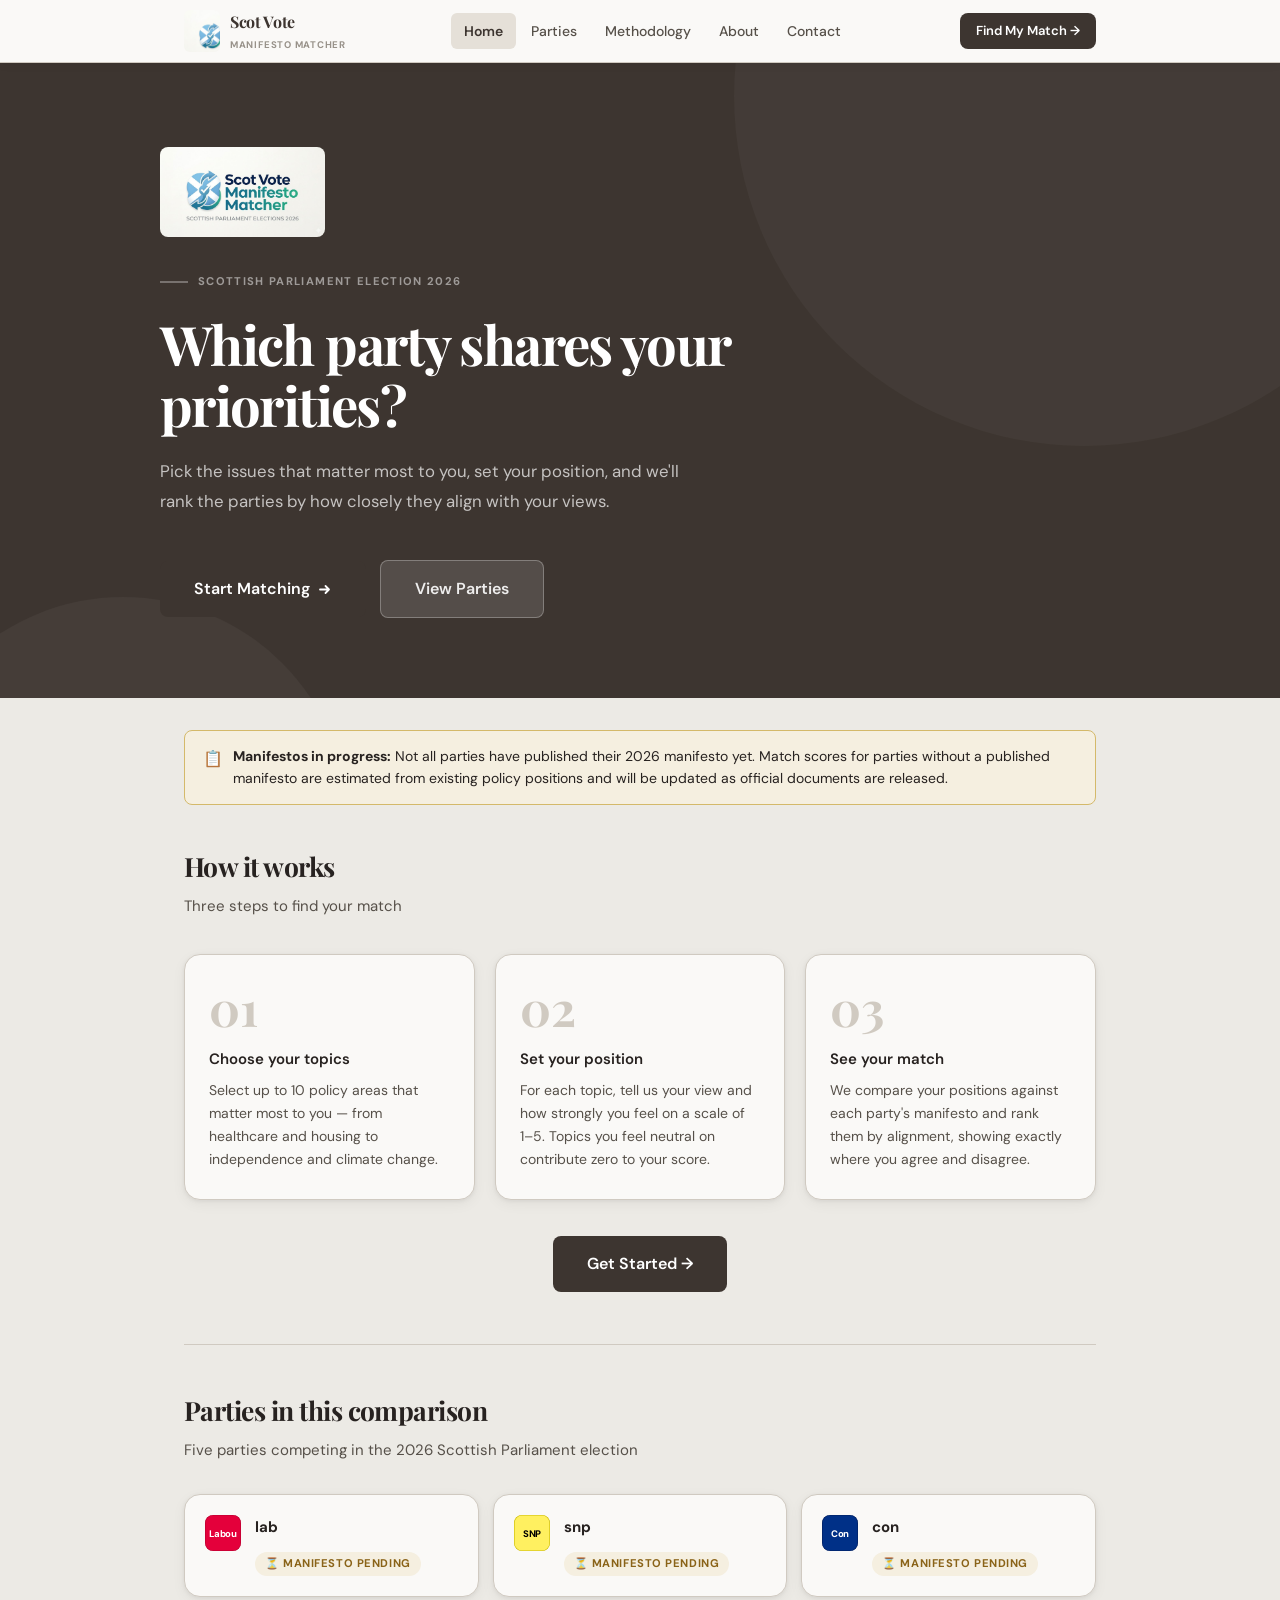
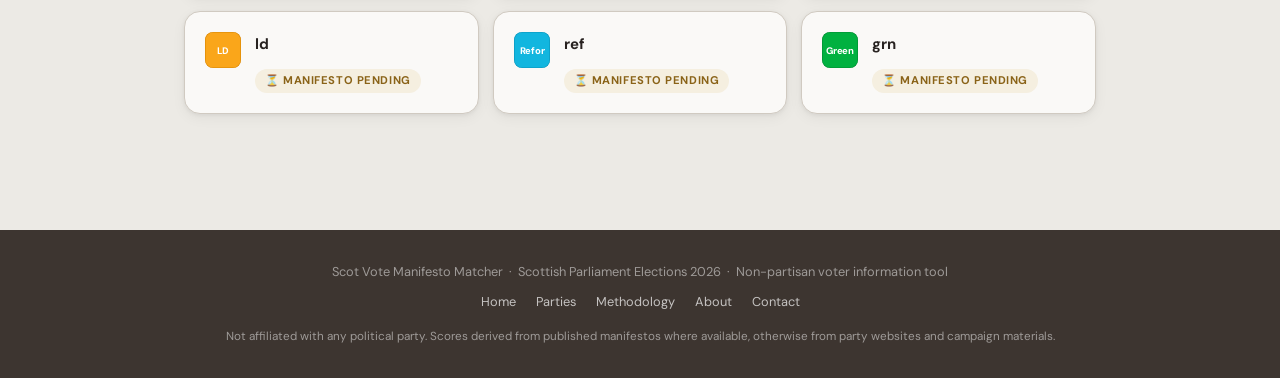
==== commit d38902f6: "Add files via upload" ====
--- a/index.html
+++ b/index.html
@@ -3,7 +3,7 @@
 <head>
 <meta charset="UTF-8">
 <meta name="viewport" content="width=device-width, initial-scale=1.0">
-<title>Manifesto Match – Scotland 2026</title>
+<title>Scot Vote Manifesto Matcher</title>
 <link rel="preconnect" href="https://fonts.googleapis.com">
   <link href="https://fonts.googleapis.com/css2?family=Playfair+Display:wght@500;700&family=DM+Sans:wght@300;400;500;600&display=swap" rel="stylesheet">
   <link rel="stylesheet" href="style.css">
@@ -13,10 +13,10 @@
 <nav class="nav">
   <div class="nav-inner">
     <a href="index.html" class="nav-brand">
-      <span id="nav-logo"></span>
+      <img src="logo-icon.png" alt="Scot Vote Manifesto Matcher icon" style="height:42px;width:auto;display:block">
       <div>
-        <span class="nav-brand-text">Manifesto Match</span>
-        <span class="nav-brand-sub">Scotland 2026</span>
+        <span class="nav-brand-text">Scot Vote</span>
+        <span class="nav-brand-sub">Manifesto Matcher</span>
       </div>
     </a>
     <ul class="nav-links" id="nav-links"></ul>
@@ -27,6 +27,9 @@
 <main>
   <div class="hero">
     <div class="hero-inner">
+      <div style="margin-bottom:28px">
+        <img src="logo.png" alt="Scot Vote Manifesto Matcher" style="height:90px;width:auto;border-radius:8px">
+      </div>
       <div class="hero-eye">Scottish Parliament Election 2026</div>
       <h1>Which party shares your priorities?</h1>
       <p class="hero-sub">Pick the issues that matter most to you, set your position, and we'll rank the parties by how closely they align with your views.</p>
--- a/style.css
+++ b/style.css
@@ -61,11 +61,12 @@
   display: flex; align-items: center; justify-content: space-between;
 }
 .nav-brand {
-  display: flex; align-items: center; gap: 11px;
+  display: flex; align-items: center; gap: 10px;
   text-decoration: none;
 }
-.nav-brand-text { font-family: var(--font-d); font-size: 1.1rem; font-weight: 700; color: var(--accent); letter-spacing: -.02em; }
-.nav-brand-sub  { font-size: .62rem; font-weight: 600; color: var(--text-muted); letter-spacing: .1em; text-transform: uppercase; display: block; margin-top: -2px; }
+.nav-brand img { display: block; height: 42px; width: auto; border-radius: 6px; }
+.nav-brand-text { font-family: var(--font-d); font-size: 1rem; font-weight: 700; color: var(--accent); letter-spacing: -.02em; line-height: 1.2; }
+.nav-brand-sub  { font-size: .6rem; font-weight: 700; color: var(--text-muted); letter-spacing: .08em; text-transform: uppercase; display: block; margin-top: 1px; }
 .nav-links      { display: flex; gap: 2px; list-style: none; }
 .nav-links a {
   display: block; text-decoration: none;
